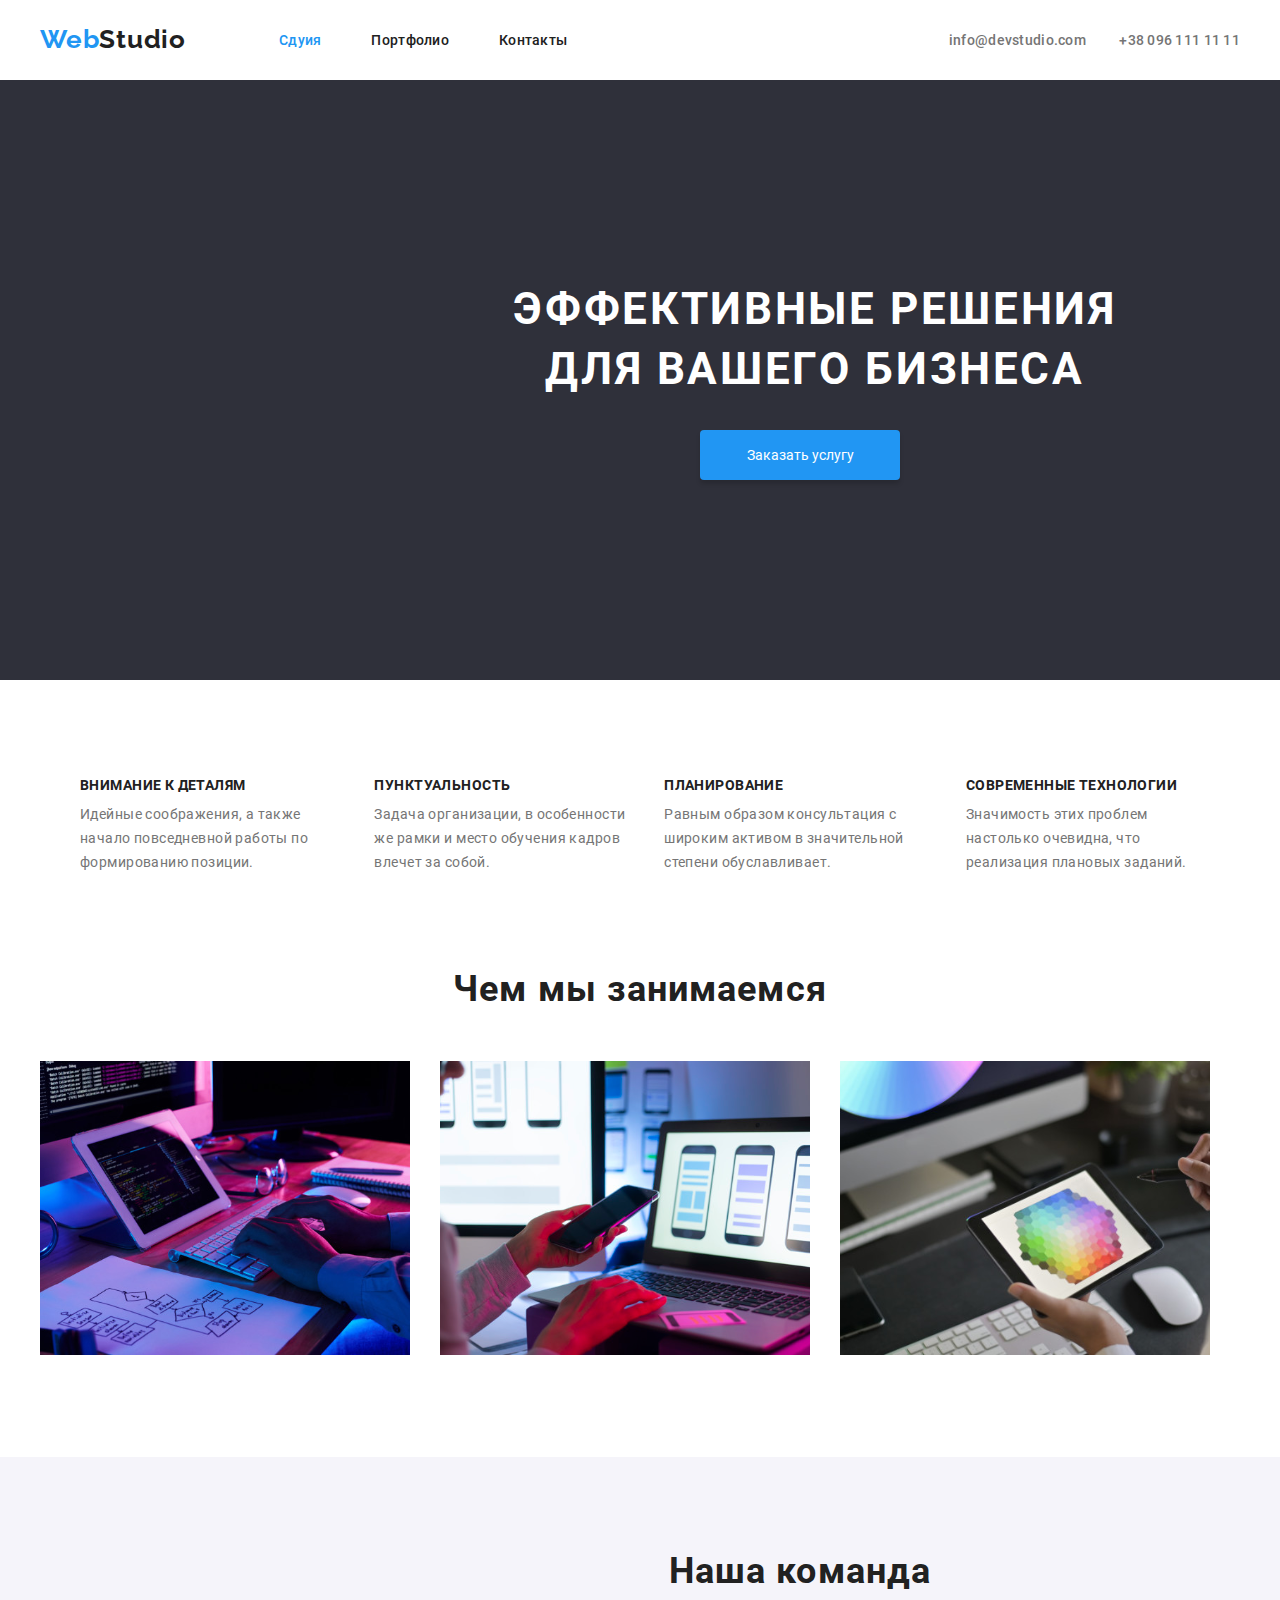
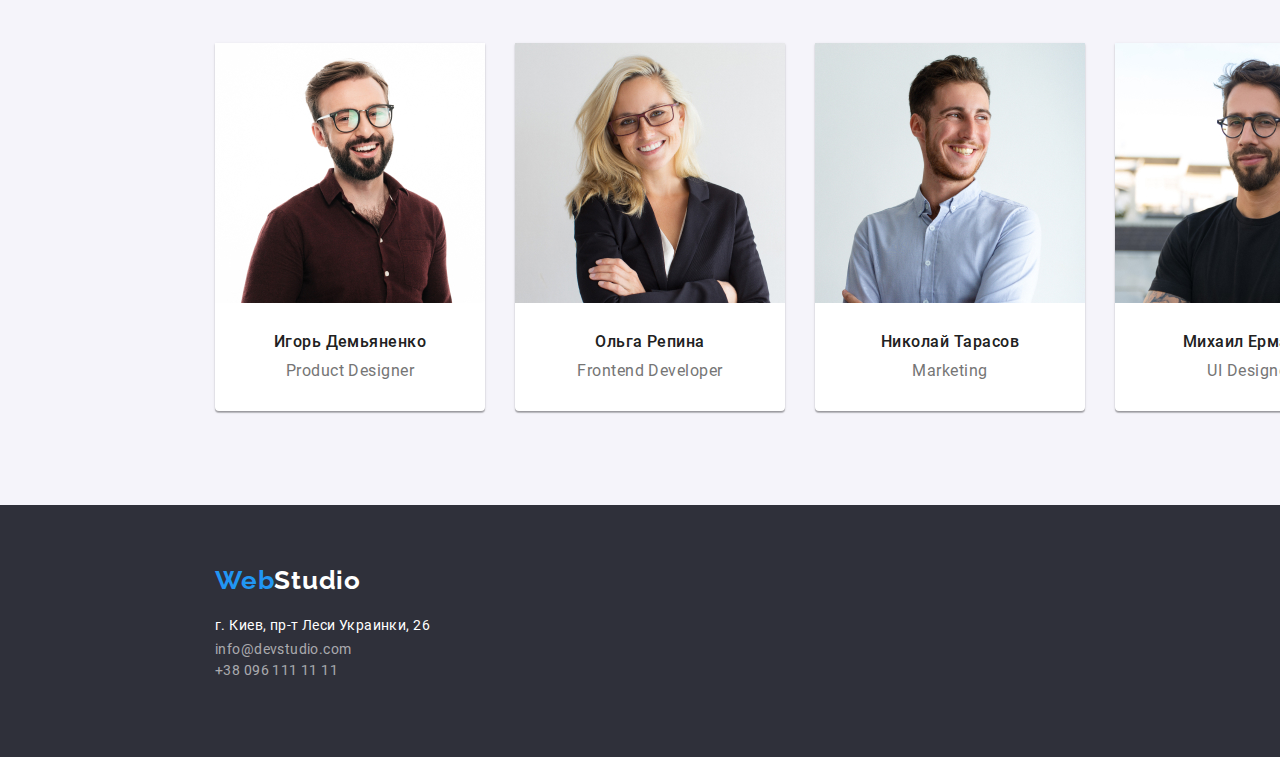
==== index.html @ defc42d8 "Создание страниц index и portfolio" ====
<!DOCTYPE html>
<html lang="en">
<head>
    <meta charset="UTF-8" />
    <meta name="viewport" content="width=device-width, initial-scale=1.0" />
    <title>My second homework</title>
    <link rel="stylesheet"
        href="https://cdnjs.cloudflare.com/ajax/libs/modern-normalize/1.0.0/modern-normalize.min.css">
    <link href="https://fonts.googleapis.com/css2?family=Raleway:wght@700&display=swap" rel="stylesheet">
    <link rel="stylesheet" href="./css/styles.css">
</head>

<body>
    <!--hat-->
    <header class="had">
        <div class="container">
            <nav class="nav">
                <a class="logo logo-container" href="./">Web<span class="logo-second">Studio</span></a>
                <ul class="menu-nav">
                    <li class="menu-item"><a href="#features" class="link current">Сдуия</a></li>
                    <li class="menu-item"><a href="./portfolio.html" class="link">Портфолио</a></li>
                    <li class="menu-item"><a href="#contacts" class="link">Контакты</a></li>
                </ul>
                <div class="cotacts-nav">
                    <a href="mailto:info@devstudio.com" class="link">info@devstudio.com</a>
                    <a href="tel:+380961111111" class="link">+38 096 111 11 11</a>
                </div>
            </nav>
        </div>
    </header>
    <!--banner-->
    <section class="hero cellar">
        <div class="container-hero">
            <h1 class="hero-title">Эффективные решения для вашего бизнеса</h1>
            <button class="btn" type="button"> Заказать услугу</button>
        </div>
    </section>
    <!--features-->
    <section class="section-features">
        <h2 style="display: none;" id="features">Особенности</h2>
        <div class="container">
            <ul class="container-features">
                <li class="item-features">
                    <h3 class="title-section-title ">Внимание к деталям</h3>
                    <p class="text">
                        Идейные соображения, а также начало повседневной работы по
                        формированию позиции.
                    </p>
                </li>
                <li class="item-features">
                    <h3 class="title-section-title">Пунктуальность</h3>
                    <p class="text">
                        Задача организации, в особенности же рамки и место обучения кадров
                        влечет за собой.
                    </p>
                </li>
                <li class="item-features">
                    <h3 class="title-section-title">Планирование</h3>
                    <p class="text">
                        Равным образом консультация с широким активом в значительной степени
                        обуславливает.
                    </p>
                </li>
                <li class="item-features">
                    <h3 class="title-section-title">Современные технологии</h3>
                    <p class="text">
                        Значимость этих проблем настолько очевидна, что реализация плановых
                        заданий.
                    </p>
                </li>
            </ul>
        </div>
    </section>
    <!--activity-->
    <section class="contsiner-activity">
        <div class="container">
            <h3 class="section-title">Чем мы занимаемся</h3>
            <div class="container-activity">
                <img src="./imges/img1.svg" alt="close up image programer working his desk office" />
                <img src="./imges/img2.svg"
                    alt="web ui designers are developing application smartphones team creators is working interface mobile phones" />
                <img src="./imges/img3.svg" alt="creative artist web design with working colour selection graphic tablet" />
            </div>
        </div>

    </section>
    <!--team-->
    <section class="team">
        <div class="section-team">
            <h4 class="section-title">Наша команда</h4>
            <div class="container-time">
                <div class="conainer-time-item">
                    <img src="./imges/ihor.jpg" alt="ihor Product Designer" />
                    <div class="time-box">
                        <b class="team-title">Игорь Демьяненко</b>
                        <p>Product Designer</p>
                    </div>
                </div>
                <div class="conainer-time-item">
                    <img src="./imges/olha.jpg" alt="olha Frontend Developer" />
                    <div class="time-box">
                        <b class="team-title">Ольга Репина</b>
                        <p>Frontend Developer</p>
                    </div>
                </div>
                <div class="conainer-time-item">
                    <img src="./imges/nikolay.jpg" alt="nikolay Marketing" />
                    <div class="time-box">
                        <b class="team-title">Николай Тарасов</b>
                        <p>Marketing</p>
                    </div>
                </div>
                <div class="conainer-time-item">
                    <img src="./imges/mikhail.jpg" alt="mikhail UI Designer" />
                    <div class="time-box">
                        <b class="team-title">Михаил Ермаков</b>
                        <p>UI Designer</p>
                    </div>
                </div>
            </div>          
        </div>
    </section>
    <!--cellar-->
    <footer class="cellar">
        <div class="container-footer">
            <div class="logo-cellar"><a href="index.html" class="link"><span class="footer-logo">Web</span><span
                        class="footer-logo-second">Studio</span></a></div>
            <div class="container-contacts">
                <address id="contacts">
                    <div class="container-address">
                        <a href="https://goo.gl/maps/hYyRJfA977tLsEAp6" class="footer-map link" target="_blank"
                            rel="noreferrer noopener">г.
                            Киев, пр-т Леси Украинки, 26</a>
                        <a href="mailto:info@devstudio.com" class="connetion link">info@devstudio.com</a>
                        <a href="tel:+380961111111" class="connetion link">+38 096 111 11 11</a>
                    </div>
                </address>
            </div>
        </div>
    </footer>
    </body>   
    </html>
---- css/styles.css ----
/* roboto-regular - latin_cyrillic */
@font-face {
  font-family: "Roboto";
  font-style: normal;
  font-weight: 400;
  src: url("../fonts/roboto//roboto-v20-latin_cyrillic-regular.eot");
  src: local("Roboto"), local("Roboto-Regular"),
    url("../fonts/roboto//roboto-v20-latin_cyrillic-regular.eot?#iefix")
      format("embedded-opentype"),
    url("../fonts/roboto//roboto-v20-latin_cyrillic-regular.woff2")
      format("woff2"),
    url("../fonts/roboto//roboto-v20-latin_cyrillic-regular.woff")
      format("woff"),
    url("../fonts/roboto//roboto-v20-latin_cyrillic-regular.ttf")
      format("truetype"),
    url("../fonts/roboto//roboto-v20-latin_cyrillic-regular.svg#Roboto")
      format("svg");
}
/* roboto-500 - latin_cyrillic */
@font-face {
  font-family: "Roboto";
  font-style: normal;
  font-weight: 500;
  src: url("../fonts/roboto//roboto-v20-latin_cyrillic-500.eot");
  src: local("Roboto Medium"), local("Roboto-Medium"),
    url("../fonts/roboto//roboto-v20-latin_cyrillic-500.eot?#iefix")
      format("embedded-opentype"),
    url("../fonts/roboto//roboto-v20-latin_cyrillic-500.woff2") format("woff2"),
    url("../fonts/roboto//roboto-v20-latin_cyrillic-500.woff") format("woff"),
    url("../fonts/roboto//roboto-v20-latin_cyrillic-500.ttf") format("truetype"),
    url("../fonts/roboto//roboto-v20-latin_cyrillic-500.svg#Roboto")
      format("svg");
}
/* roboto-700 - latin_cyrillic */
@font-face {
  font-family: "Roboto";
  font-style: normal;
  font-weight: 700;
  src: url("../fonts/roboto//roboto-v20-latin_cyrillic-700.eot");
  src: local("Roboto Bold"), local("Roboto-Bold"),
    url("../fonts/roboto//roboto-v20-latin_cyrillic-700.eot?#iefix")
      format("embedded-opentype"),
    url("../fonts/roboto//roboto-v20-latin_cyrillic-700.woff2") format("woff2"),
    url("../fonts/roboto//roboto-v20-latin_cyrillic-700.woff") format("woff"),
    url("../fonts/roboto//roboto-v20-latin_cyrillic-700.ttf") format("truetype"),
    url("../fonts/roboto//roboto-v20-latin_cyrillic-700.svg#Roboto")
      format("svg");
}

/* font-family: "Raleway", sans-serif; */

:root {
  --main-text-cl: #757575;
  --link-text-cl: #2196f3;
  --black-text: #212121;
  --second-fon: #f5f4fa;
  --wight-text: #ffffff;
  --cellar-fon: #2f303a;
  --team-fon: #f5f4fa;
}

html {
  box-sizing: border-box;
}

body {
  font-family: "Roboto";
  font-size: 14px;
  line-height: 1.71;
  letter-spacing: 0.2em;
  color: var(--main-text-cl);
}

img {
  display: block;
  /* max-width: 100px; */
  height: auto;
}

.had {
  background-color: var(--wight-text);
  height: 80px;
}
.hag-port {
  background-color: var(--wight-text);
  border: 1px solid #ececec;
  margin-left: 0;
  margin-right: 0;
}

.container {
  width: 1230px;
  margin: 0 auto;
  padding-left: 15px;
  padding-right: 15px;
}
.container-nav {
  display: inline-flex;
}

.nav .link.current {
  color: var(--link-text-cl);
}
.logo {
  font-family: Raleway;
  font-weight: 700;
  font-size: 26px;
  line-height: 1.192;
  letter-spacing: 0.03em;
  color: #2196f3;
  text-decoration: none;
}
.logo-second {
  font-family: Raleway;
  font-weight: 700;
  font-size: 26px;
  line-height: 1.192;
  letter-spacing: 0.03em;
  color: #212121;
}

.logo-container {
  margin-right: 93px;
  margin-top: 24px;
  margin-bottom: 25px;
}

.nav {
  font-family: Roboto;
  font-weight: 500;
  font-size: 14px;
  line-height: 1.142;
  letter-spacing: 0.02em;
  color: var(--black-text);
  text-decoration: none;
  list-style: none;

  display: flex;
  align-items: center;
}

.cotacts-nav {
  color: var(--main-text-cl);

  margin-left: auto;
}

.cotacts-nav .link + .link {
  margin-left: 30px;
}

.link {
  color: inherit;
  text-decoration: none;
}

.link:hover,
.link:focus {
  color: var(--link-text-cl);
}

.menu-nav {
  margin-top: 0;
  margin-bottom: 0;
  list-style: none;
  display: inline-flex;
  padding-left: 0px;
}

.menu-item {
  display: block;
  padding-top: 32px;
  padding-bottom: 32px;
}

.menu-item:not(:last-child) {
  margin-right: 50px;
}

.container-hero {
  width: 1600px;
  margin: 0 auto;
  padding-left: 15px;
  padding-right: 15px;
}

.hero {
  text-align: center;
  margin-bottom: 94px;
  height: 600px;
}
.hero-title {
  margin-top: 0;
  margin-bottom: 30px;
  margin-left: 452px;
  margin-right: 452px;
  padding-top: 200px;
  font-family: Roboto;
  font-weight: 900;
  font-size: 44px;
  line-height: 1.36;
  letter-spacing: 0.06em;
  text-transform: uppercase;
  color: var(--wight-text);
  width: 696px;
}

.btn-port:hover,
.btn-port:focus {
  background-color: var(--link-text-cl);
  box-shadow: 0px 3px 1px rgba(0, 0, 0, 0.1), 0px 1px 2px rgba(0, 0, 0, 0.08),
    0px 2px 2px rgba(0, 0, 0, 0.12);
  color: var(--wight-text);
}

.btn-port:active {
  background-color: var(--link-text-cl);
  box-shadow: 0px 3px 1px rgba(0, 0, 0, 0.1), 0px 1px 2px rgba(0, 0, 0, 0.08),
    0px 2px 2px rgba(0, 0, 0, 0.12);
  color: var(--wight-text);
}

.btn-port {
  background: var(--second-fon);
  width: 73px;
  padding-right: 22px;
  padding-left: 22px;
  padding-top: 9px;
  padding-bottom: 9px;
  border-radius: 4px;
  text-align: center;
  border: none;
  font-family: "Roboto";
  font-weight: 500;
  font-size: 16px;
  line-height: 1.62;
  letter-spacing: 0.03em;
  color: var(--black-text);
}

.btn {
  display: block;
  border: none;
  padding-right: 32px;
  padding-left: 32px;
  padding-top: 10px;
  padding-bottom: 10px;
  color: var(--wight-text);
  background: var(--link-text-cl);
  box-shadow: 0px 4px 4px rgba(0, 0, 0, 0.15);
  border-radius: 4px;
  text-align: center;
  width: 200px;
  height: 50px;
  margin-bottom: 200px;
  margin-left: auto;
  margin-right: auto;
}

.btn-position {
  padding-bottom: 210px;
}

.btn-content {
  display: inline-block;
  font-family: inherit;
  font-weight: 500;
  font-size: 16px;
  line-height: 1.62;
  text-align: center;
  letter-spacing: 0.03em;
  color: var(--title-text-cl);
  border-radius: 4px;
}

.nav-content {
  display: flex;
  justify-content: center;
  list-style: none;
  margin-bottom: 0;
  margin-top: 0;
  padding-left: 0px;
  padding-top: 94px;
  padding-bottom: 50px;
}

.element-cont {
  margin-right: 8px;
}

.nav-content .element-cont:last-of-type {
  margin-right: 0px;
}

.content-section {
  padding-bottom: 94px;
}

.item-content {
  display: block;
  padding-top: 20px;
  padding-bottom: 4px;
  padding-left: 24px;
}

.container-content {
  width: 1230px;
  padding-left: 15px;
  padding-right: 15px;
  margin-left: auto;
  margin-right: auto;
}

.container-fillihg .link {
  padding-bottom: 20px;
  display: block;
  padding-left: 24px;
  letter-spacing: 1px;
}

.container-fillihg b {
  font-family: Roboto;
  font-style: normal;
  font-size: 18px;
  line-height: 2;
  letter-spacing: 0.06em;
  color: var(--black-text);
}

.container-fillihg {
  display: flex;
  flex-wrap: wrap;
  list-style: none;
  padding-left: 0;
  margin-top: 0px;
  margin-bottom: 0;
  width: 1170px;
  height: 1360px;
}

.element {
  width: 370px;
  height: 404px;
  margin-right: 30px;
  margin-bottom: 30px;
  border: 1px solid #eeeeee;
}

.element:nth-child(3n) {
  margin-right: 0;
}

.element:nth-last-child(-n + 3) {
  margin-bottom: 0;
}

.element:hover {
  background: #ffffff;
  border: 1px solid #eeeeee;
  box-shadow: 0px 1px 1px rgba(0, 0, 0, 0.12), 0px 4px 4px rgba(0, 0, 0, 0.06),
    1px 4px 6px rgba(0, 0, 0, 0.16);
}

.features-section {
  list-style: none;
}

.img-element {
  margin-right: 0;
}

.container-features img {
  margin-left: auto;
  margin-right: auto;
  margin-bottom: 55px;
}

.container-features {
  display: inline-flex;
  margin-top: 0;
  margin-bottom: 0;
  list-style: none;
}

.section-features {
  background-color: var(--wight-text);
  padding-bottom: 94px;
}
.container-features .section-label {
  display: flex;
  margin-bottom: 0;
  margin-top: 0;
}

.text {
  font-family: Roboto;
  font-weight: normal;
  font-size: 14px;
  line-height: 171%;
  letter-spacing: 0.03em;
  color: var(--main-text-cl);
  padding: 0px 30px 0px 0px;
  margin: 0;
}

.title-section-title {
  font-family: Roboto;
  font-weight: 700;
  font-size: 14px;
  line-height: 1.142;
  letter-spacing: 0.03em;
  text-transform: uppercase;
  color: var(--black-text);

  padding-bottom: 10px;
  margin-bottom: 0;
  margin-top: 0;
}

.container-activity {
  display: inline-flex;
}

.contsiner-activity {
  margin-top: 0px;
  padding-bottom: 94px;
}

.container-activity img {
  margin-right: 30px;
}

.container-activity img:nth-child(3n) {
  margin-right: 0;
}

.section-title {
  font-family: "Roboto";
  font-weight: 700;
  font-size: 36px;
  line-height: 1.166;
  text-align: center;
  letter-spacing: 0.03em;
  color: var(--black-text);

  padding-bottom: 50px;
  margin-bottom: 0;
  margin-top: 0;
}

.container-time {
  display: inline-flex;
  padding-left: 215px;
  padding-right: 0;
}

.section-team {
  width: 1600px;
  height: 648px;
  margin-left: auto;
  margin-right: auto;
  margin-top: 0px;
}

.team-title {
  font-family: "Roboto";
  font-weight: 500;
  font-size: 16px;
  line-height: 1.18;
  text-align: center;
  letter-spacing: 0.03em;
  color: var(--black-text);

  display: block;
  padding-top: 30px;
  padding-bottom: 10px;
}

.team {
  background-color: var(--team-fon);
}

.team h4 {
  padding-top: 94px;
}

.team p {
  font-family: Roboto;
  font-size: 16px;
  line-height: 1.18;
  text-align: center;
  letter-spacing: 0.03em;
  color: var(--main-text-cl);

  margin-top: 0;
  margin-bottom: 0;
  text-align: center;
  padding-bottom: 28px;
}

.conainer-time-item {
  width: 270px;
  height: 368px;
  margin-right: 30px;
  background-color: var(--wight-text);
  box-shadow: 0px 1px 3px rgba(0, 0, 0, 0.12), 0px 1px 1px rgba(0, 0, 0, 0.14),
    0px 2px 1px rgba(0, 0, 0, 0.2);
  border-radius: 0px 0px 4px 4px;
}

.conainer-time-item:nth-child(4n) {
  margin-right: 0;
}

.partners-section {
  padding-top: 94px;
  padding-bottom: 94px;
}

.container-partners {
  display: inline-flex;
  margin-top: 0;
  list-style: none;
  margin-bottom: 0;
}
.container-partners img {
  margin-right: 30px;
}

.container-partners img:nth-child(3n) {
  margin-right: 0;
}

.cellar {
  background-color: var(--cellar-fon);
  display: block;
}

.container-footer {
  width: 1600px;
  height: 252px;
  margin: 0 auto;
  padding-left: 215px;
}

.container-contacts {
  flex-wrap: wrap-reverse;
}

.footer-logo {
  font-family: Raleway;
  font-weight: 700;
  font-size: 26px;
  line-height: 1.192;
  letter-spacing: 0.03em;
  color: #2196f3;
}

.logo-cellar {
  padding-bottom: 20px;
  padding-top: 60px;
  padding-right: 0;
  padding-left: 0;
}

.footer-logo-second {
  font-family: Raleway;
  font-weight: 700;
  font-size: 26px;
  line-height: 1.192;
  letter-spacing: 0.03em;
  color: #ffffff;
}
.container-address {
  display: flex;
  flex-direction: column;
}

.container-address .link {
  width: 231px;
  height: 21px;
}

.footer-map {
  font-family: Roboto;
  font-size: 14px;
  line-height: 1.171;
  letter-spacing: 0.03em;
  color: var(--wight-text);
  font-style: normal;
  font-weight: normal;
  padding-bottom: 9px;
}

.connetion {
  padding-bottom: 9px;
  font-family: Roboto;
  font-style: normal;
  font-size: 14px;
  line-height: 171%;

  letter-spacing: 0.03em;

  color: rgba(255, 255, 255, 0.6);
}

.footer-social {
  font-family: Roboto;
  font-weight: 700;
  font-size: 14px;
  line-height: 1.142;
  letter-spacing: 0.03em;
  text-transform: uppercase;
  color: var(--wight-text);
}
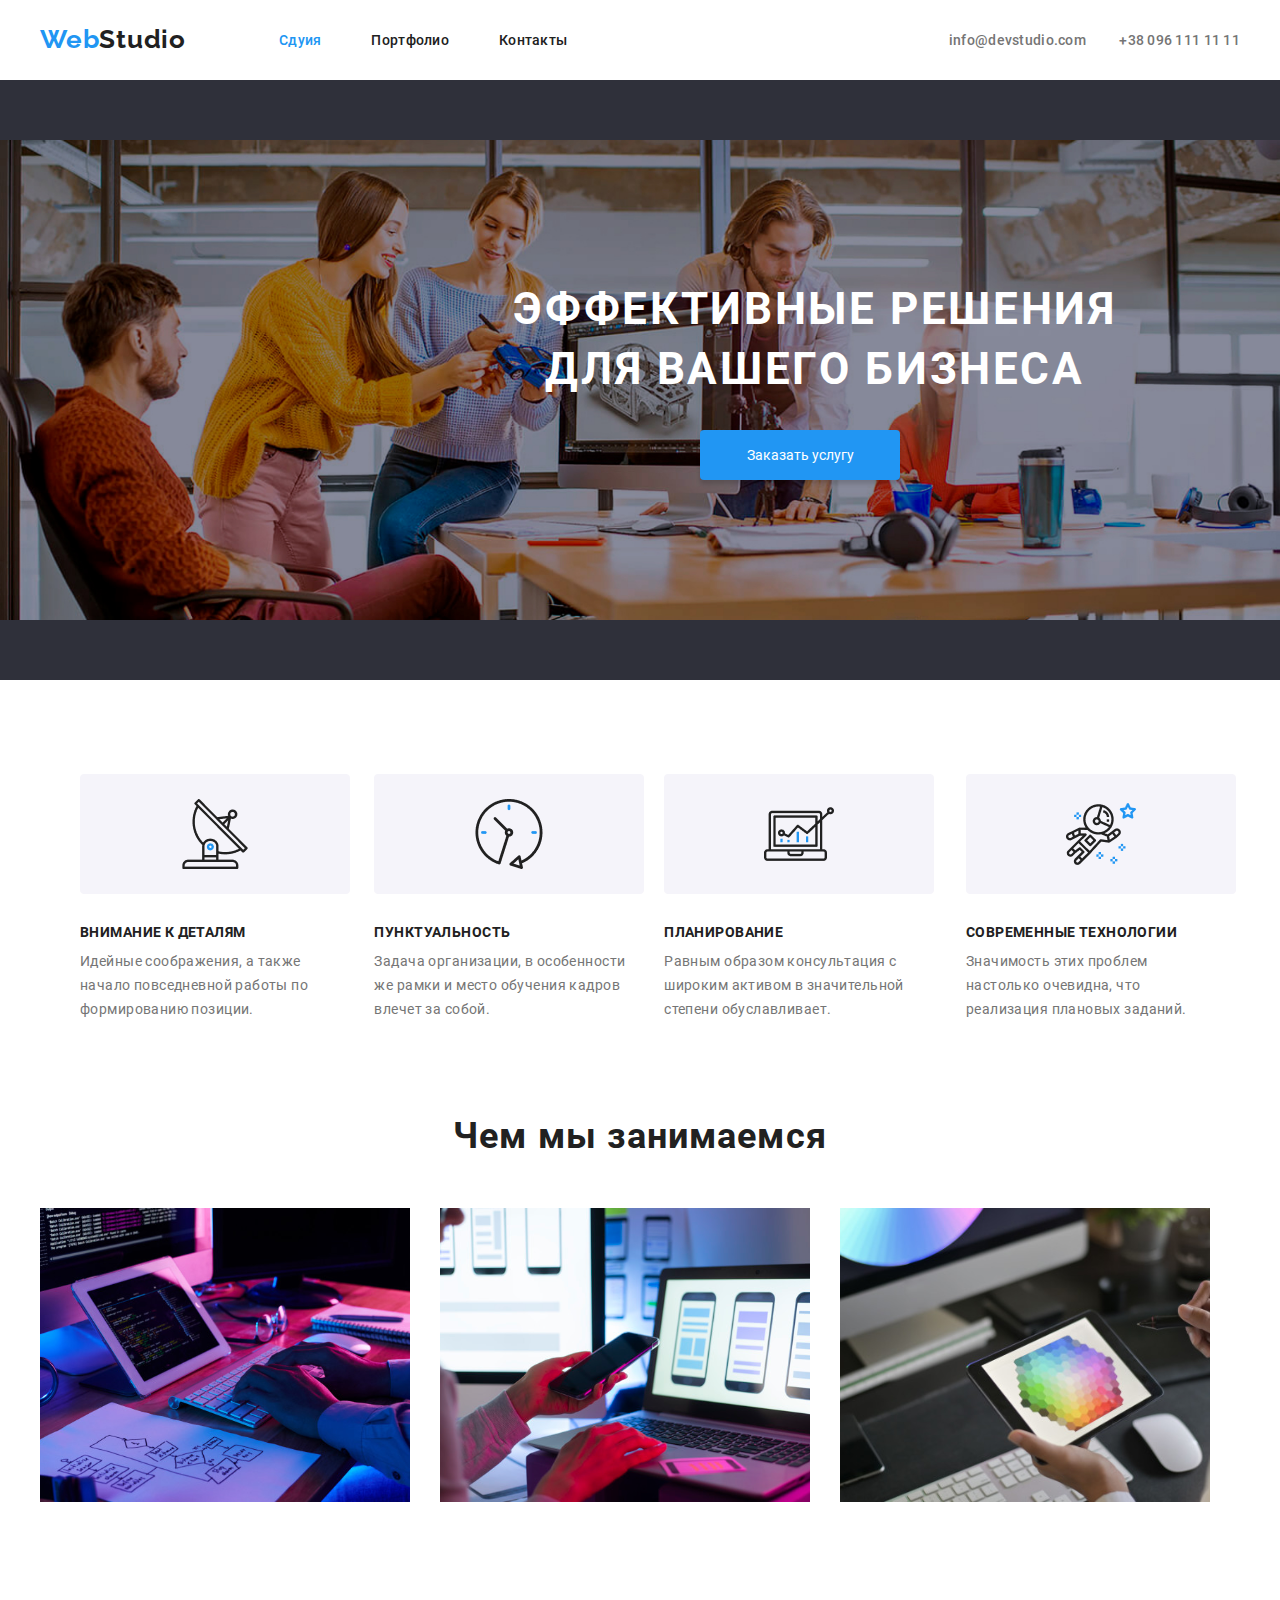
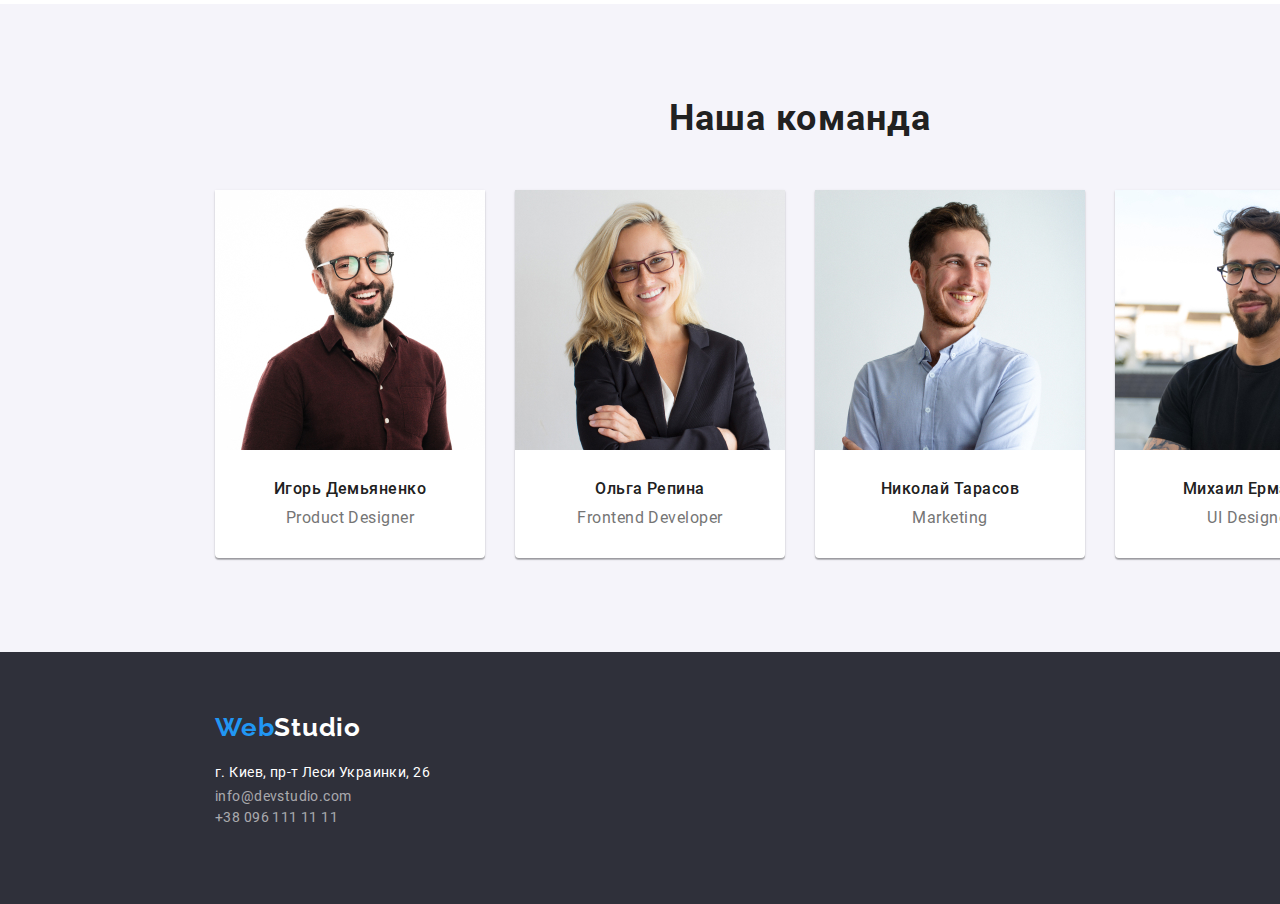
==== commit 9d6f6fbc: "Оформление гереоя+особенности" ====
--- a/index.html
+++ b/index.html
@@ -40,28 +40,28 @@
         <h2 style="display: none;" id="features">Особенности</h2>
         <div class="container">
             <ul class="container-features">
-                <li class="item-features">
+                <li class="item-features icon-one">
                     <h3 class="title-section-title ">Внимание к деталям</h3>
                     <p class="text">
                         Идейные соображения, а также начало повседневной работы по
                         формированию позиции.
                     </p>
                 </li>
-                <li class="item-features">
+                <li class="item-features icon-two">
                     <h3 class="title-section-title">Пунктуальность</h3>
                     <p class="text">
                         Задача организации, в особенности же рамки и место обучения кадров
                         влечет за собой.
                     </p>
                 </li>
-                <li class="item-features">
+                <li class="item-features icon-three">
                     <h3 class="title-section-title">Планирование</h3>
                     <p class="text">
                         Равным образом консультация с широким активом в значительной степени
                         обуславливает.
                     </p>
                 </li>
-                <li class="item-features">
+                <li class="item-features icon-fore">
                     <h3 class="title-section-title">Современные технологии</h3>
                     <p class="text">
                         Значимость этих проблем настолько очевидна, что реализация плановых
--- a/css/styles.css
+++ b/css/styles.css
@@ -188,6 +188,16 @@
   text-align: center;
   margin-bottom: 94px;
   height: 600px;
+  /* ;
+  width: 1600px;
+  margin-left: auto;
+  margin-right: auto; */
+
+  background-image: url(../imges/application-team.jpg);
+  background-position: center;
+  background-repeat: no-repeat;
+  object-fit: cover;
+  background-size: contain;
 }
 .hero-title {
   margin-top: 0;
@@ -369,12 +379,6 @@
   margin-right: 0;
 }
 
-.container-features img {
-  margin-left: auto;
-  margin-right: auto;
-  margin-bottom: 55px;
-}
-
 .container-features {
   display: inline-flex;
   margin-top: 0;
@@ -382,9 +386,61 @@
   list-style: none;
 }
 
+.icon-one::before {
+  display: block;
+  content: "";
+  width: 270px;
+  height: 120px;
+  background-position: center;
+  background-repeat: no-repeat;
+  background-image: url(../imges/icon-one.png);
+  margin-bottom: 30px;
+  /* background-color: var(--second-fon);
+  border-radius: 4px; */
+}
+
+.icon-two::before {
+  display: block;
+  content: "";
+  width: 270px;
+  height: 120px;
+  background-position: center;
+  background-repeat: no-repeat;
+  background-image: url(../imges/icon-two.png);
+  margin-bottom: 30px;
+  /* background-color: var(--second-fon);
+  border-radius: 4px; */
+}
+
+.icon-three::before {
+  display: block;
+  content: "";
+  width: 270px;
+  height: 120px;
+  background-position: center;
+  background-repeat: no-repeat;
+  background-image: url(../imges/icon-three.png);
+  margin-bottom: 30px;
+  /* background-color: var(--second-fon);
+  border-radius: 4px; */
+}
+
+.icon-fore::before {
+  display: block;
+  content: "";
+  width: 270px;
+  height: 120px;
+  background-position: center;
+  background-repeat: no-repeat;
+  background-image: url(../imges/icone-fore.png);
+  margin-bottom: 30px;
+  /* background-color: var(--second-fon);
+  border-radius: 4px; */
+}
+
 .section-features {
   background-color: var(--wight-text);
-  padding-bottom: 94px;
+  margin-bottom: 94px;
 }
 .container-features .section-label {
   display: flex;
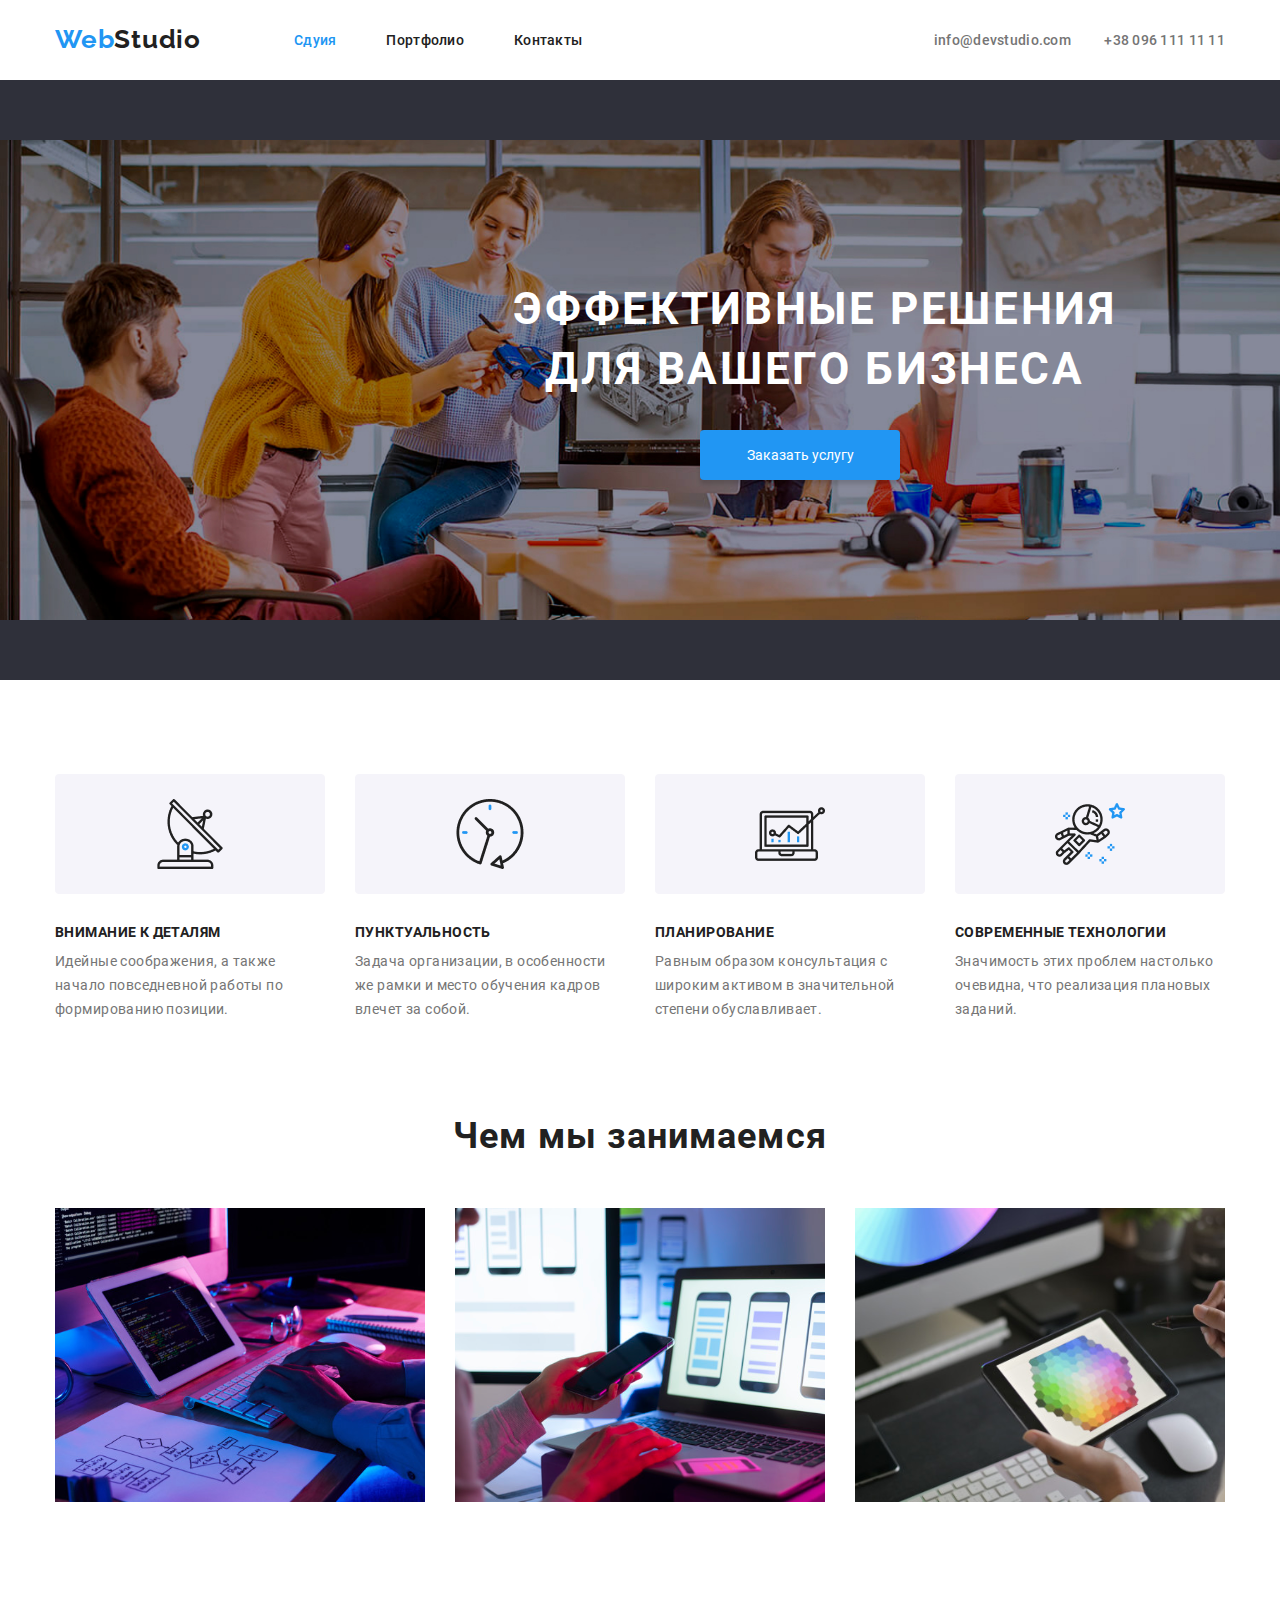
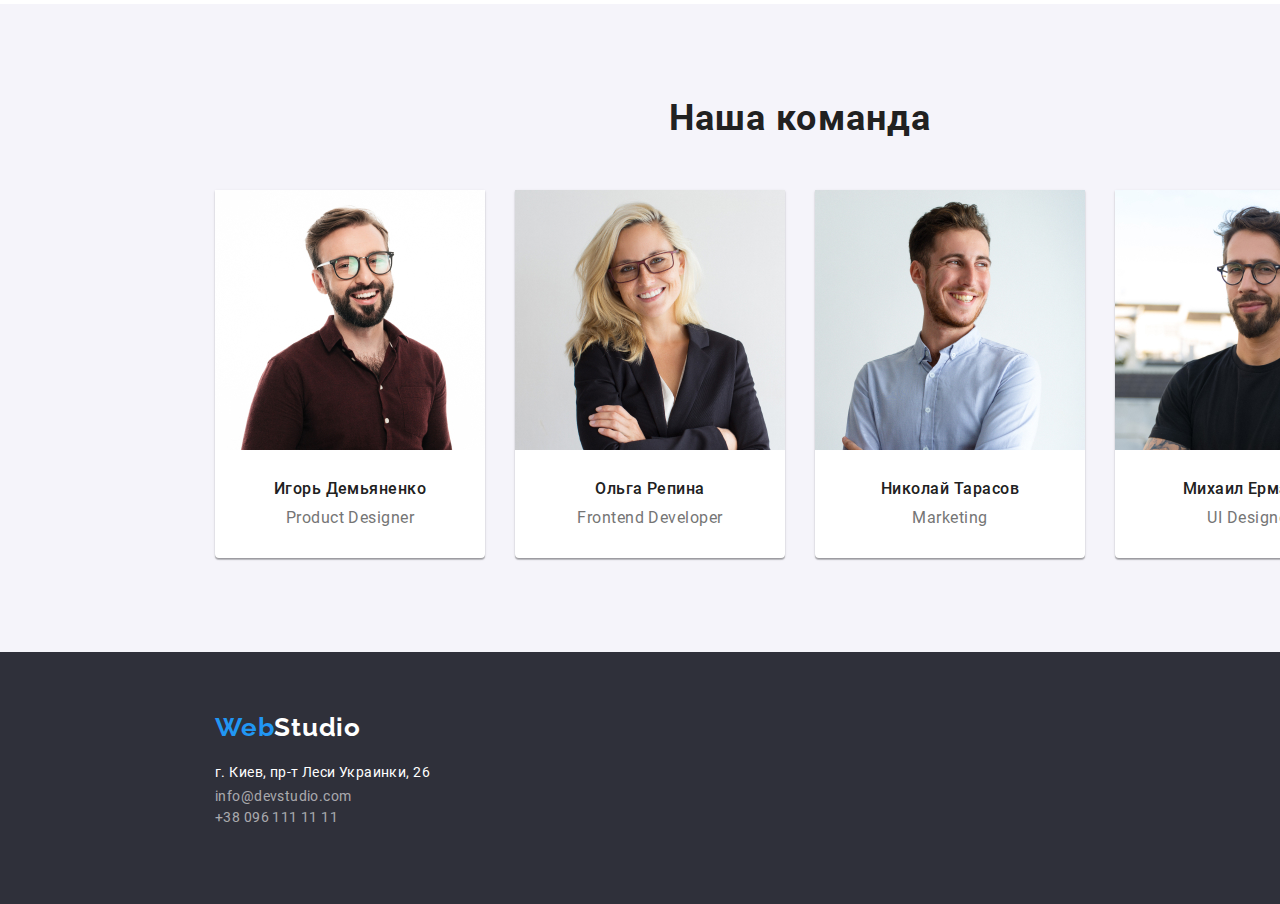
==== commit 6fc2c7d2: "fix-section-features" ====
--- a/index.html
+++ b/index.html
@@ -41,7 +41,7 @@
         <div class="container">
             <ul class="container-features">
                 <li class="item-features icon-one">
-                    <h3 class="title-section-title ">Внимание к деталям</h3>
+                    <h3 class="title-section-title">Внимание к деталям</h3>
                     <p class="text">
                         Идейные соображения, а также начало повседневной работы по
                         формированию позиции.
--- a/css/styles.css
+++ b/css/styles.css
@@ -89,7 +89,7 @@
 }
 
 .container {
-  width: 1230px;
+  width: 1200px;
   margin: 0 auto;
   padding-left: 15px;
   padding-right: 15px;
@@ -384,6 +384,15 @@
   margin-top: 0;
   margin-bottom: 0;
   list-style: none;
+  padding-left: 0;
+}
+
+.item-features {
+  margin-right: 30px;
+}
+
+.item-features:nth-child(4n) {
+  margin-right: 0;
 }
 
 .icon-one::before {
@@ -455,7 +464,7 @@
   line-height: 171%;
   letter-spacing: 0.03em;
   color: var(--main-text-cl);
-  padding: 0px 30px 0px 0px;
+  padding: 0px 0px 0px 0px;
   margin: 0;
 }
 
@@ -468,8 +477,8 @@
   text-transform: uppercase;
   color: var(--black-text);
 
-  padding-bottom: 10px;
-  margin-bottom: 0;
+  padding-bottom: 0px;
+  margin-bottom: 10px;
   margin-top: 0;
 }
 
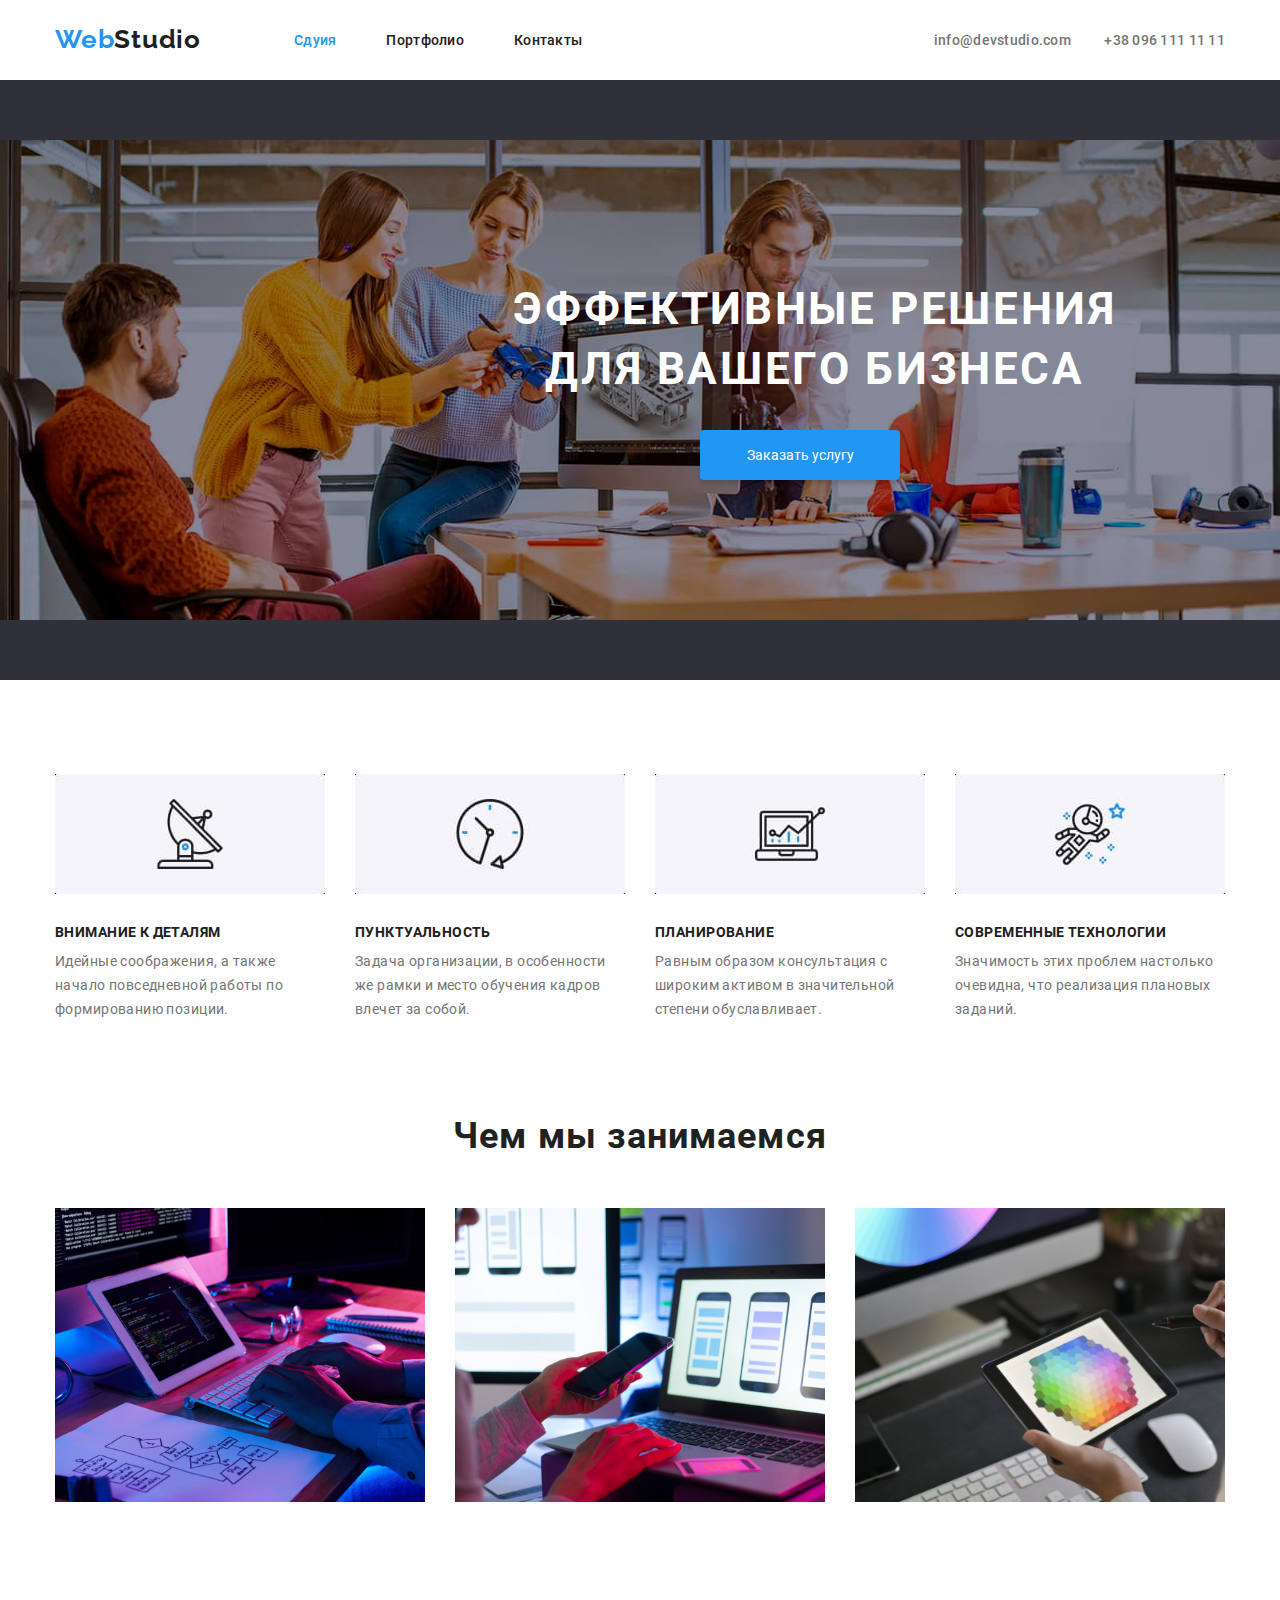
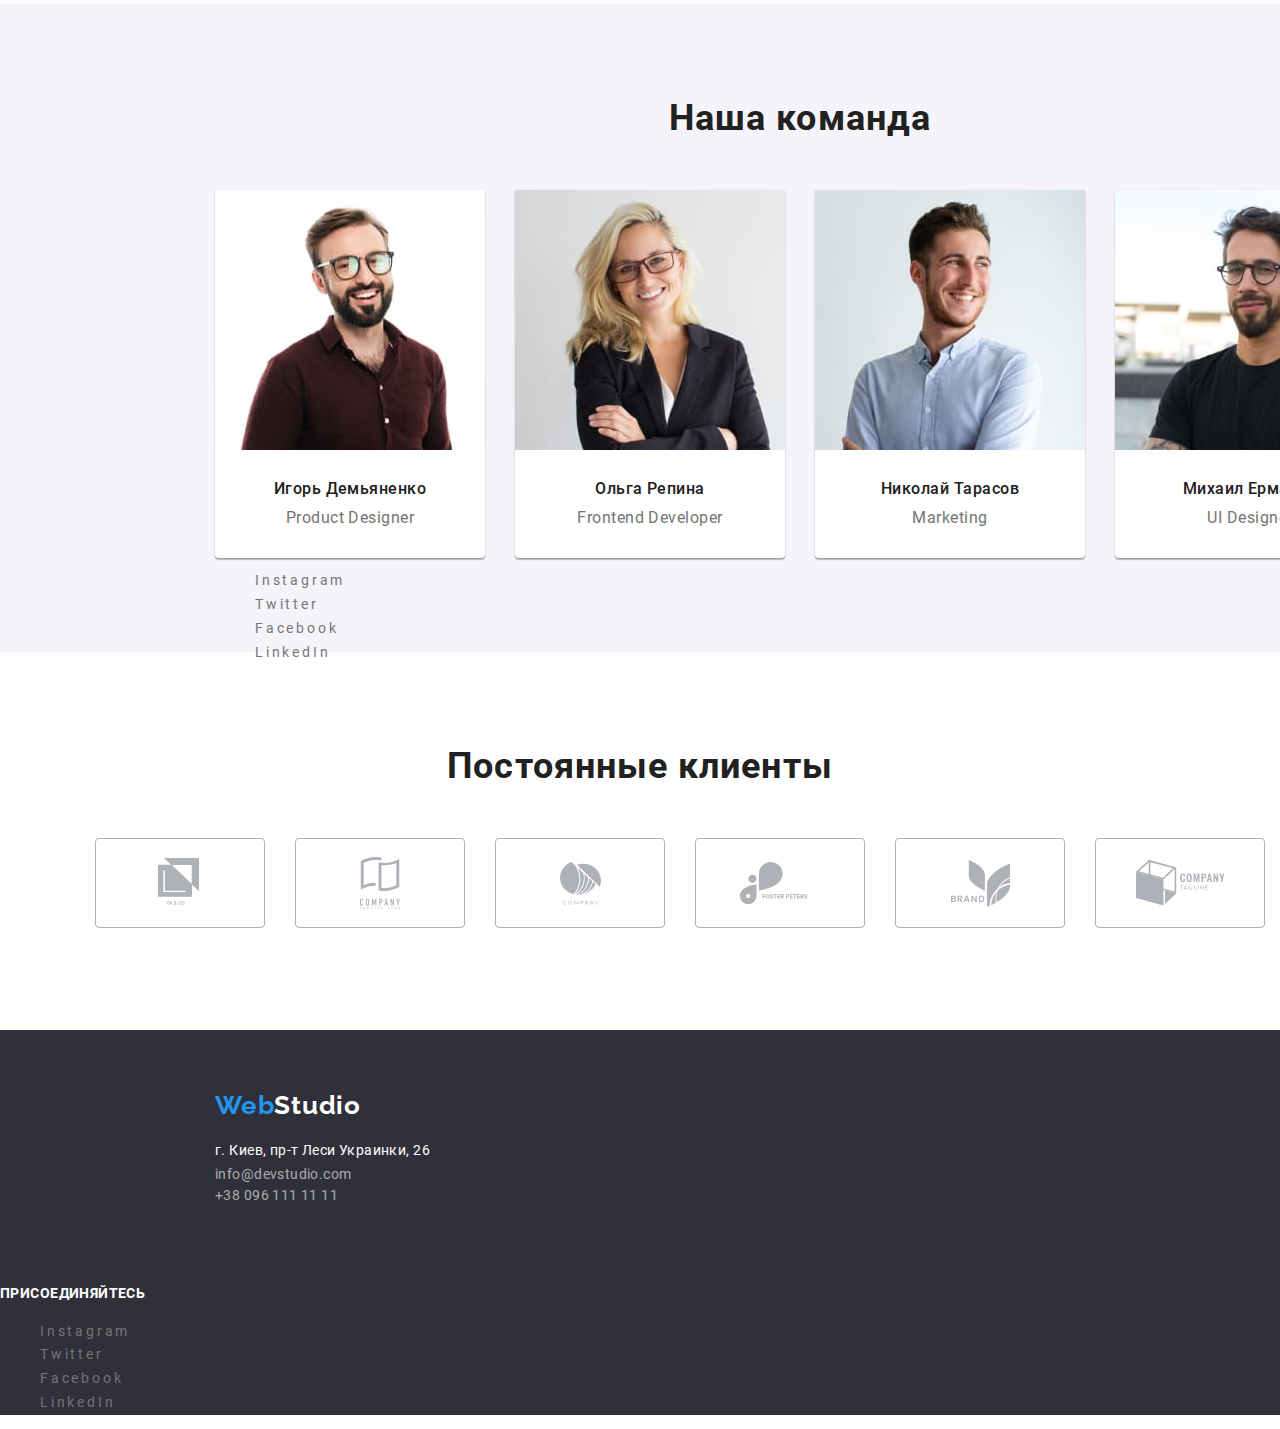
==== commit 054e1e26: "img наполнение" ====
--- a/index.html
+++ b/index.html
@@ -9,8 +9,8 @@
     <link href="https://fonts.googleapis.com/css2?family=Raleway:wght@700&display=swap" rel="stylesheet">
     <link rel="stylesheet" href="./css/styles.css">
 </head>
+<body>
 
-<body>
     <!--hat-->
     <header class="had">
         <div class="container">
@@ -29,12 +29,14 @@
         </div>
     </header>
     <!--banner-->
+
     <section class="hero cellar">
         <div class="container-hero">
             <h1 class="hero-title">Эффективные решения для вашего бизнеса</h1>
             <button class="btn" type="button"> Заказать услугу</button>
         </div>
     </section>
+
     <!--features-->
     <section class="section-features">
         <h2 style="display: none;" id="features">Особенности</h2>
@@ -71,6 +73,7 @@
             </ul>
         </div>
     </section>
+
     <!--activity-->
     <section class="contsiner-activity">
         <div class="container">
@@ -84,6 +87,7 @@
         </div>
 
     </section>
+
     <!--team-->
     <section class="team">
         <div class="section-team">
@@ -94,6 +98,12 @@
                     <div class="time-box">
                         <b class="team-title">Игорь Демьяненко</b>
                         <p>Product Designer</p>
+                    <ul class="features-section">
+                        <li><a href="" aria-label="Instagram link" class="link">Instagram</a></li>
+                        <li><a href="" aria-label="Twitter link" class="link">Twitter</a></li>
+                        <li><a href="" aria-label="Facebook link" class="link">Facebook</a></li>
+                        <li><a href="" aria-label="LinkedIn link" class="link">LinkedIn</a></li>
+                    </ul>
                     </div>
                 </div>
                 <div class="conainer-time-item">
@@ -120,6 +130,33 @@
             </div>          
         </div>
     </section>
+
+        <!-- partners -->
+    <section class="container partners-section">
+        <div class="">
+        <h4 class="section-title">Постоянные клиенты</h4>
+        <ul class="container-partners features-section">
+            <li>
+                <img src="./imges/Part1.svg" alt="partner one">
+            </li>
+            <li>
+                <img src="./imges/part2.svg" alt="partner two">
+            </li>
+            <li>
+                <img src="./imges/part3.svg" alt="partner three">
+            </li>
+            <li>
+                <img src="./imges/part4.svg" alt="partner four">
+            </li>
+            <li>
+                <img src="./imges/part5.svg" alt="partner five">
+            </li>
+            <li>
+                <img src="./imges/part6.svg" alt="partner six">
+            </li>
+        </ul>
+        </div>
+    </section>
     <!--cellar-->
     <footer class="cellar">
         <div class="container-footer">
@@ -137,6 +174,13 @@
                 </address>
             </div>
         </div>
+                    <b class="footer-social">присоединяйтесь</b>
+                    <ul class="features-section">
+                        <li><a href="" aria-label="Instagram link" class="link">Instagram</a></li>
+                        <li><a href="" aria-label="Twitter link" class="link">Twitter</a></li>
+                        <li><a href="" aria-label="Facebook link" class="link">Facebook</a></li>
+                        <li><a href="" aria-label="LinkedIn link" class="link">LinkedIn</a></li>
+                    </ul>
     </footer>
     </body>   
     </html>--- a/css/styles.css
+++ b/css/styles.css
@@ -461,7 +461,7 @@
   font-family: Roboto;
   font-weight: normal;
   font-size: 14px;
-  line-height: 171%;
+  line-height: 1.71;
   letter-spacing: 0.03em;
   color: var(--main-text-cl);
   padding: 0px 0px 0px 0px;
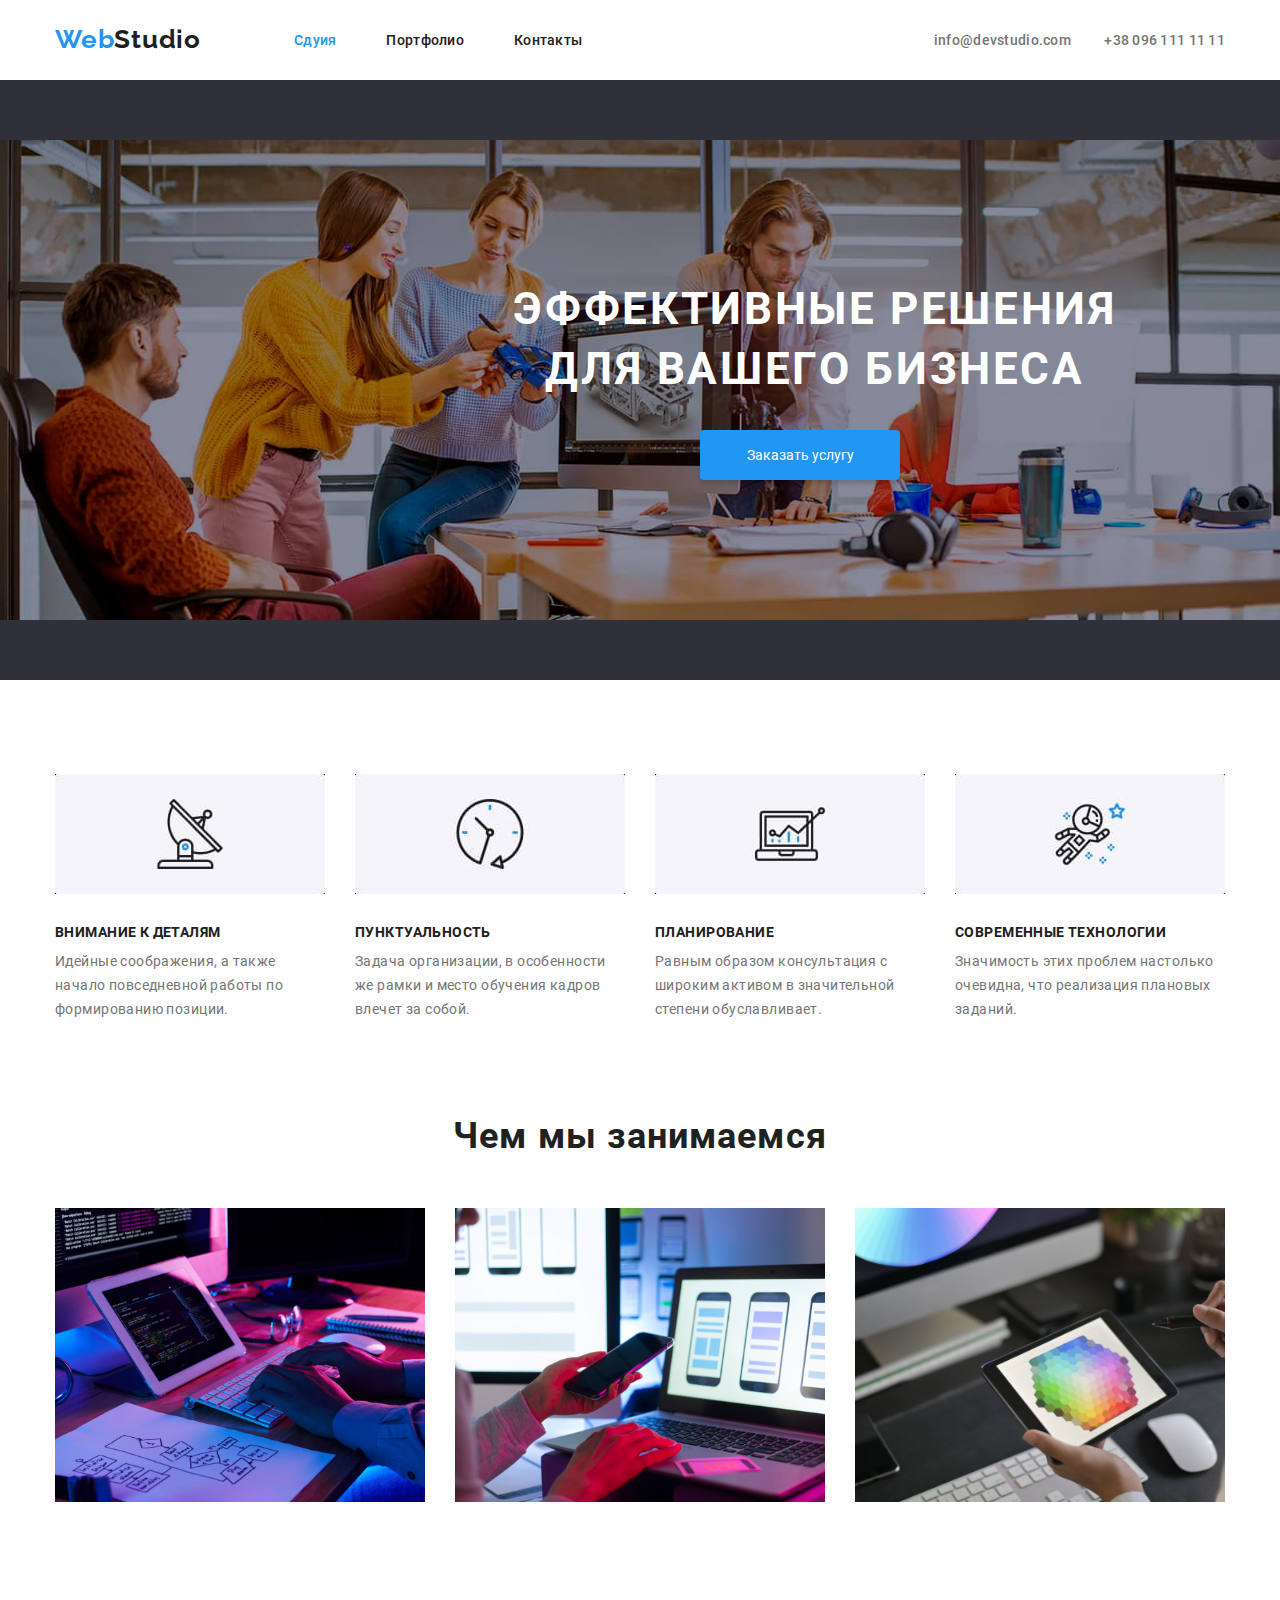
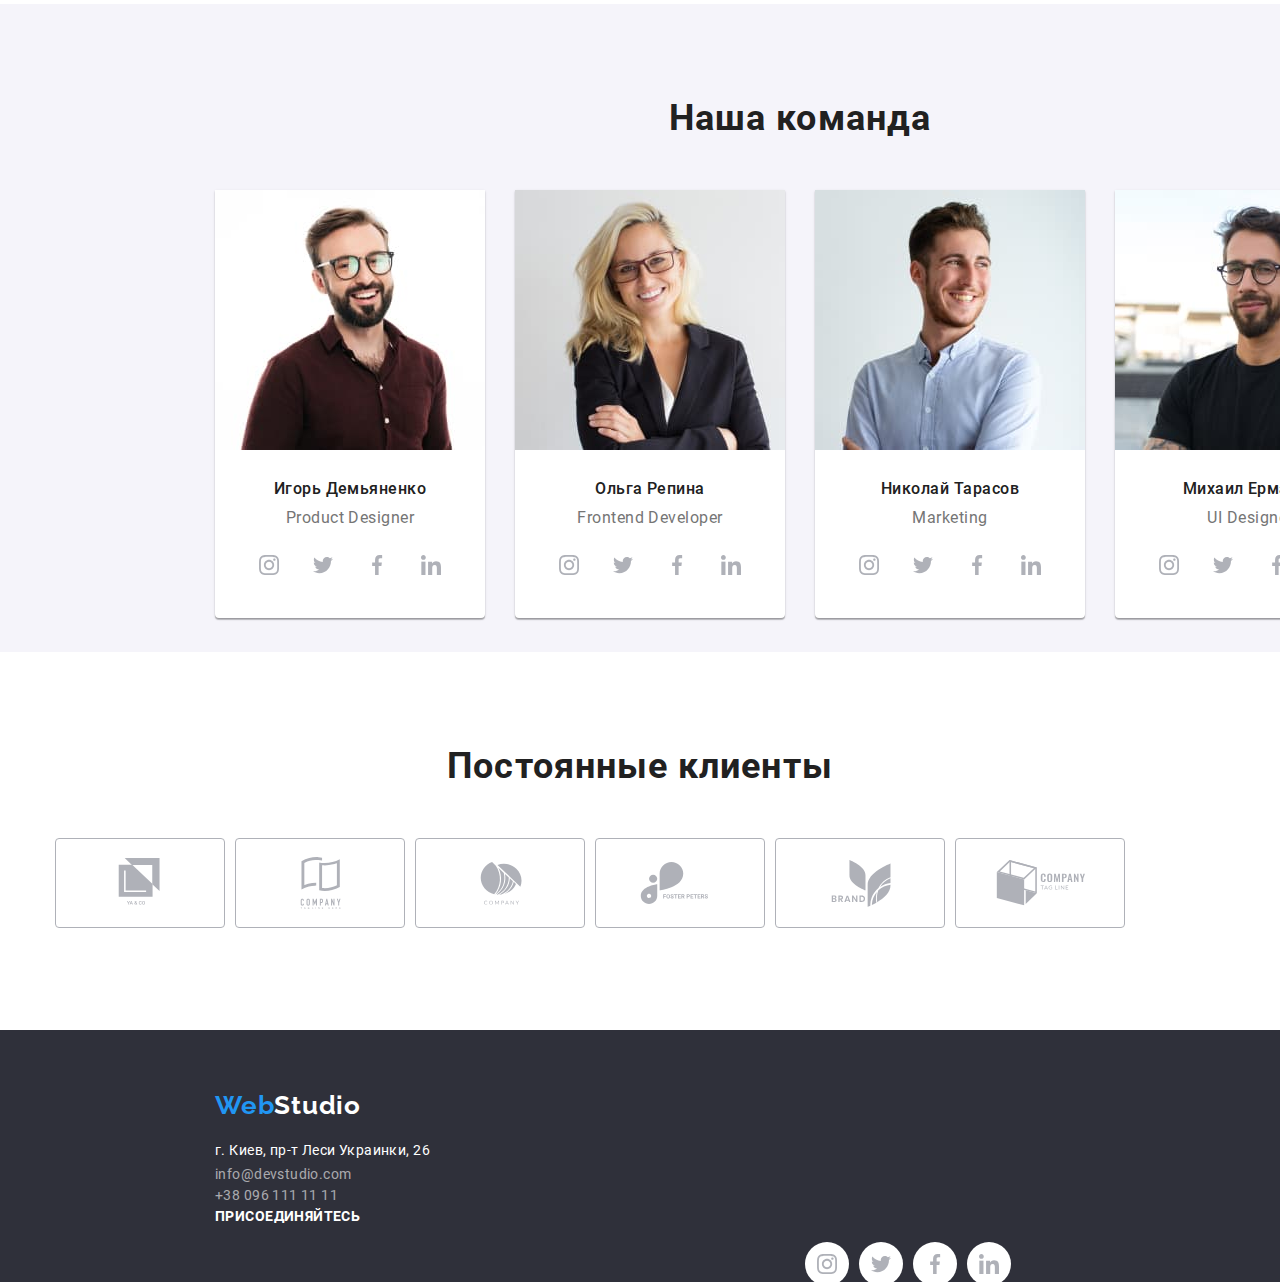
==== commit 7090caa5: "section partners" ====
--- a/index.html
+++ b/index.html
@@ -79,10 +79,10 @@
         <div class="container">
             <h3 class="section-title">Чем мы занимаемся</h3>
             <div class="container-activity">
-                <img src="./imges/img1.svg" alt="close up image programer working his desk office" />
-                <img src="./imges/img2.svg"
+                <img src="./images/img1.svg" alt="close up image programer working his desk office" />
+                <img src="./images/img2.svg"
                     alt="web ui designers are developing application smartphones team creators is working interface mobile phones" />
-                <img src="./imges/img3.svg" alt="creative artist web design with working colour selection graphic tablet" />
+                <img src="./images/img3.svg" alt="creative artist web design with working colour selection graphic tablet" />
             </div>
         </div>
 
@@ -94,37 +94,127 @@
             <h4 class="section-title">Наша команда</h4>
             <div class="container-time">
                 <div class="conainer-time-item">
-                    <img src="./imges/ihor.jpg" alt="ihor Product Designer" />
+                    <img src="./images/ihor.jpg" alt="ihor Product Designer" />
                     <div class="time-box">
                         <b class="team-title">Игорь Демьяненко</b>
                         <p>Product Designer</p>
-                    <ul class="features-section">
-                        <li><a href="" aria-label="Instagram link" class="link">Instagram</a></li>
-                        <li><a href="" aria-label="Twitter link" class="link">Twitter</a></li>
-                        <li><a href="" aria-label="Facebook link" class="link">Facebook</a></li>
-                        <li><a href="" aria-label="LinkedIn link" class="link">LinkedIn</a></li>
+                    <ul class="features-section social-icon">
+                        <li class="social-icon-item"><a class="social-icon-link" href="https://www.instagram.com/" target="blank" rel="noreferrer noopener" aria-label="Instagram">
+                        <svg class="social-icon-svg">
+                            <use href="./images/sprite.svg#icon-insta"></use>
+                        </svg>
+                        </a></li>
+                        <li class="social-icon-item"><a class="social-icon-link" href="https://twitter.com/" target="blank" rel="noreferrer noopener" aria-label="Twitter">
+                        <svg class="social-icon-svg">
+                            <use href="./images/sprite.svg#icon-twit"></use>
+                        </svg>
+                        </a></li>
+                        <li class="social-icon-item"><a class="social-icon-link" href="https://www.facebook.com/" target="blank" rel="noreferrer noopener" aria-label="Facebook">
+                        <svg class="social-icon-svg">
+                            <use href="./images/sprite.svg#icon-face"></use>
+                        </svg>
+                        </a></li>
+                        <li class="social-icon-item"><a class="social-icon-link" href="https://www.linkedin.com/" target="blank" rel="noreferrer noopener" aria-label="LinkedIn">
+                        <svg class="social-icon-svg">
+                            <use href="./images/sprite.svg#icon-linc"></use>
+                        </svg>
+                        </a></li>
                     </ul>
                     </div>
                 </div>
                 <div class="conainer-time-item">
-                    <img src="./imges/olha.jpg" alt="olha Frontend Developer" />
+                    <img src="./images/olha.jpg" alt="olha Frontend Developer" />
                     <div class="time-box">
                         <b class="team-title">Ольга Репина</b>
                         <p>Frontend Developer</p>
+                        <ul class="features-section social-icon">
+                            <li class="social-icon-item"><a class="social-icon-link" href="https://www.instagram.com/" target="blank" rel="noreferrer noopener" aria-label="Instagram">
+                                <svg class="social-icon-svg">
+                                    <use href="./images/sprite.svg#icon-insta"></use>
+                                </svg>
+                            </a></li>
+                            <li class="social-icon-item"><a class="social-icon-link" href="https://twitter.com/" target="blank" rel="noreferrer noopener" aria-label="Twitter">
+                                <svg class="social-icon-svg">
+                            <use href="./images/sprite.svg#icon-twit"></use>
+                                </svg>
+                            </a></li>
+                            <li class="social-icon-item"><a class="social-icon-link" href="https://www.facebook.com/" target="blank" rel="noreferrer noopener" aria-label="Facebook">
+                                <svg class="social-icon-svg">
+                                    <use href="./images/sprite.svg#icon-face"></use>
+                                </svg>
+                            </a></li>
+                            <li class="social-icon-item"><a class="social-icon-link" href="https://www.linkedin.com/" target="blank" rel="noreferrer noopener" aria-label="LinkedIn">
+                                <svg class="social-icon-svg">
+                                    <use href="./images/sprite.svg#icon-linc"></use>
+                                </svg>
+                            </a></li>
+                        </ul>
                     </div>
                 </div>
                 <div class="conainer-time-item">
-                    <img src="./imges/nikolay.jpg" alt="nikolay Marketing" />
+                    <img src="./images/nikolay.jpg" alt="nikolay Marketing" />
                     <div class="time-box">
                         <b class="team-title">Николай Тарасов</b>
                         <p>Marketing</p>
+                        <ul class="features-section social-icon">
+                            <li class="social-icon-item"><a class="social-icon-link" href="https://www.instagram.com/" target="blank"
+                                    rel="noreferrer noopener" aria-label="Instagram">
+                                    <svg class="social-icon-svg">
+                                        <use href="./images/sprite.svg#icon-insta"></use>
+                                    </svg>
+                                </a></li>
+                            <li class="social-icon-item"><a class="social-icon-link" href="https://twitter.com/" target="blank"
+                                    rel="noreferrer noopener" aria-label="Twitter">
+                                    <svg class="social-icon-svg">
+                                        <use href="./images/sprite.svg#icon-twit"></use>
+                                    </svg>
+                                </a></li>
+                            <li class="social-icon-item"><a class="social-icon-link" href="https://www.facebook.com/" target="blank"
+                                    rel="noreferrer noopener" aria-label="Facebook">
+                                    <svg class="social-icon-svg">
+                                        <use href="./images/sprite.svg#icon-face"></use>
+                                    </svg>
+                                </a></li>
+                            <li class="social-icon-item"><a class="social-icon-link" href="https://www.linkedin.com/" target="blank"
+                                    rel="noreferrer noopener" aria-label="LinkedIn">
+                                    <svg class="social-icon-svg">
+                                        <use href="./images/sprite.svg#icon-linc"></use>
+                                    </svg>
+                                </a></li>
+                        </ul>
                     </div>
                 </div>
                 <div class="conainer-time-item">
-                    <img src="./imges/mikhail.jpg" alt="mikhail UI Designer" />
+                    <img src="./images/mikhail.jpg" alt="mikhail UI Designer" />
                     <div class="time-box">
                         <b class="team-title">Михаил Ермаков</b>
                         <p>UI Designer</p>
+                        <ul class="features-section social-icon">
+                            <li class="social-icon-item"><a class="social-icon-link" href="https://www.instagram.com/" target="blank"
+                                    rel="noreferrer noopener" aria-label="Instagram">
+                                    <svg class="social-icon-svg">
+                                        <use href="./images/sprite.svg#icon-insta"></use>
+                                    </svg>
+                                </a></li>
+                            <li class="social-icon-item"><a class="social-icon-link" href="https://twitter.com/" target="blank"
+                                    rel="noreferrer noopener" aria-label="Twitter">
+                                    <svg class="social-icon-svg">
+                                        <use href="./images/sprite.svg#icon-twit"></use>
+                                    </svg>
+                                </a></li>
+                            <li class="social-icon-item"><a class="social-icon-link" href="https://www.facebook.com/" target="blank"
+                                    rel="noreferrer noopener" aria-label="Facebook">
+                                    <svg class="social-icon-svg">
+                                        <use href="./images/sprite.svg#icon-face"></use>
+                                    </svg>
+                                </a></li>
+                            <li class="social-icon-item"><a class="social-icon-link" href="https://www.linkedin.com/" target="blank"
+                                    rel="noreferrer noopener" aria-label="LinkedIn">
+                                    <svg class="social-icon-svg">
+                                        <use href="./images/sprite.svg#icon-linc"></use>
+                                    </svg>
+                            </a></li>
+                        </ul>
                     </div>
                 </div>
             </div>          
@@ -134,27 +224,39 @@
         <!-- partners -->
     <section class="container partners-section">
         <div class="">
-        <h4 class="section-title">Постоянные клиенты</h4>
-        <ul class="container-partners features-section">
-            <li>
-                <img src="./imges/Part1.svg" alt="partner one">
-            </li>
-            <li>
-                <img src="./imges/part2.svg" alt="partner two">
-            </li>
-            <li>
-                <img src="./imges/part3.svg" alt="partner three">
-            </li>
-            <li>
-                <img src="./imges/part4.svg" alt="partner four">
-            </li>
-            <li>
-                <img src="./imges/part5.svg" alt="partner five">
-            </li>
-            <li>
-                <img src="./imges/part6.svg" alt="partner six">
-            </li>
-        </ul>
+            <h4 class="section-title">Постоянные клиенты</h4>
+            <ul class="container-partners">
+                <li class="partners-icon-item"><a class="partners-icon-link" href="./" target="blank" rel="noreferrer noopener" aria-label="partner one">
+                    <svg class="partners-icon-svg">
+                        <use href="./images/sprite.svg#icon-part1"></use>
+                    </svg>
+                </a></li>
+                <li class="partners-icon-item"><a class="partners-icon-link" href="./" target="blank" rel="noreferrer noopener" aria-label="partner two">
+                    <svg class="partners-icon-svg">
+                        <use href="./images/sprite.svg#icon-part2"></use>
+                    </svg>
+                </a> </li>
+                <li class="partners-icon-item"><a class="partners-icon-link" href="./" target="blank" rel="noreferrer noopener" aria-label="partner three">
+                    <svg class="partners-icon-svg">
+                        <use href="./images/sprite.svg#icon-part3"></use>
+                    </svg>
+                </a></li>
+                <li class="partners-icon-item"><a class="partners-icon-link" href="./" target="blank" rel="noreferrer noopener" aria-label="partner four">
+                    <svg class="partners-icon-svg">
+                        <use href="./images/sprite.svg#icon-part4"></use>
+                    </svg>
+                </a></li>
+                <li class="partners-icon-item"><a class="partners-icon-link" href="./" target="blank" rel="noreferrer noopener" aria-label="partner five">
+                    <svg class="partners-icon-svg">
+                        <use href="./images/sprite.svg#icon-part5"></use>
+                    </svg>
+                </a></li>
+                <li class="partners-icon-item"><a class="partners-icon-link" href="./" target="blank" rel="noreferrer noopener" aria-label="partner six">
+                    <svg class="partners-icon-svg">
+                        <use href="./images/sprite.svg#icon-part6"></use>
+                    </svg>
+                </a></li>
+            </ul>
         </div>
     </section>
     <!--cellar-->
@@ -173,14 +275,34 @@
                     </div>
                 </address>
             </div>
-        </div>
-                    <b class="footer-social">присоединяйтесь</b>
-                    <ul class="features-section">
-                        <li><a href="" aria-label="Instagram link" class="link">Instagram</a></li>
-                        <li><a href="" aria-label="Twitter link" class="link">Twitter</a></li>
-                        <li><a href="" aria-label="Facebook link" class="link">Facebook</a></li>
-                        <li><a href="" aria-label="LinkedIn link" class="link">LinkedIn</a></li>
-                    </ul>
+            <b class="footer-social">присоединяйтесь</b>
+            <ul class="features-section social-icon">
+                <li class="social-icon-item"><a class="social-icon-link" href="https://www.instagram.com/" target="blank"
+                        rel="noreferrer noopener" aria-label="Instagram">
+                        <svg class="social-icon-svg">
+                            <use href="./images/sprite.svg#icon-insta"></use>
+                        </svg>
+                    </a></li>
+                <li class="social-icon-item"><a class="social-icon-link" href="https://twitter.com/" target="blank"
+                        rel="noreferrer noopener" aria-label="Twitter">
+                        <svg class="social-icon-svg">
+                            <use href="./images/sprite.svg#icon-twit"></use>
+                        </svg>
+                    </a></li>
+                <li class="social-icon-item"><a class="social-icon-link" href="https://www.facebook.com/" target="blank"
+                        rel="noreferrer noopener" aria-label="Facebook">
+                        <svg class="social-icon-svg">
+                            <use href="./images/sprite.svg#icon-face"></use>
+                        </svg>
+                    </a></li>
+                <li class="social-icon-item"><a class="social-icon-link" href="https://www.linkedin.com/" target="blank"
+                        rel="noreferrer noopener" aria-label="LinkedIn">
+                        <svg class="social-icon-svg">
+                            <use href="./images/sprite.svg#icon-linc"></use>
+                        </svg>
+                </a></li>
+            </ul>
+        </div>  
     </footer>
-    </body>   
-    </html>+</body>   
+</html>--- a/css/styles.css
+++ b/css/styles.css
@@ -57,6 +57,7 @@
   --wight-text: #ffffff;
   --cellar-fon: #2f303a;
   --team-fon: #f5f4fa;
+  --icon-cl: #afb1b8;
 }
 
 html {
@@ -537,8 +538,8 @@
   color: var(--black-text);
 
   display: block;
-  padding-top: 30px;
-  padding-bottom: 10px;
+  margin-top: 30px;
+  margin-bottom: 10px;
 }
 
 .team {
@@ -560,13 +561,51 @@
   margin-top: 0;
   margin-bottom: 0;
   text-align: center;
-  padding-bottom: 28px;
+  margin-bottom: 16px;
+}
+
+.social-icon {
+  display: flex;
+  justify-content: center;
+  padding-left: 32px;
+  padding-right: 32px;
+}
+
+.social-icon-item:not(:last-child) {
+  margin-right: 10px;
+}
+
+.social-icon-link {
+  display: flex;
+  justify-content: center;
+  align-items: center;
+  width: 44px;
+  height: 44px;
+  background-color: var(--wight-text);
+  border-radius: 50%;
+}
+
+.social-icon-link:hover .social-icon-svg,
+.social-icon-link:focus .social-icon-svg {
+  fill: var(--wight-text);
+}
+
+.social-icon-link:hover,
+.social-icon-link:focus {
+  background-color: var(--link-text-cl);
+}
+
+.social-icon-svg {
+  width: 20px;
+  height: 20px;
+  fill: var(--icon-cl);
 }
 
 .conainer-time-item {
   width: 270px;
-  height: 368px;
+  height: 428px;
   margin-right: 30px;
+  padding-bottom: 30px;
   background-color: var(--wight-text);
   box-shadow: 0px 1px 3px rgba(0, 0, 0, 0.12), 0px 1px 1px rgba(0, 0, 0, 0.14),
     0px 2px 1px rgba(0, 0, 0, 0.2);
@@ -584,16 +623,42 @@
 
 .container-partners {
   display: inline-flex;
-  margin-top: 0;
+  margin: 0;
   list-style: none;
-  margin-bottom: 0;
-}
-.container-partners img {
-  margin-right: 30px;
-}
-
-.container-partners img:nth-child(3n) {
-  margin-right: 0;
+  padding-left: 0;
+}
+
+.partners-icon-item {
+}
+.partners-icon-svg {
+  width: 170px;
+  height: 90px;
+  fill: var(--icon-cl);
+}
+
+.partners-icon-link {
+  display: flex;
+  justify-content: center;
+  align-items: center;
+  width: 170px;
+  height: 90px;
+  background-color: var(--wight-text);
+  border-radius: 4px;
+  border: 1px solid var(--icon-cl);
+}
+
+.partners-icon-item:not(:last-child) {
+  margin-right: 10px;
+}
+
+.partners-icon-link:hover .partners-icon-svg,
+.partners-icon-link:focus .partners-icon-svg {
+  fill: var(--link-text-cl);
+}
+
+.partners-icon-link:hover,
+.partners-icon-link:focus {
+  background-color: var(--wight-text);
 }
 
 .cellar {
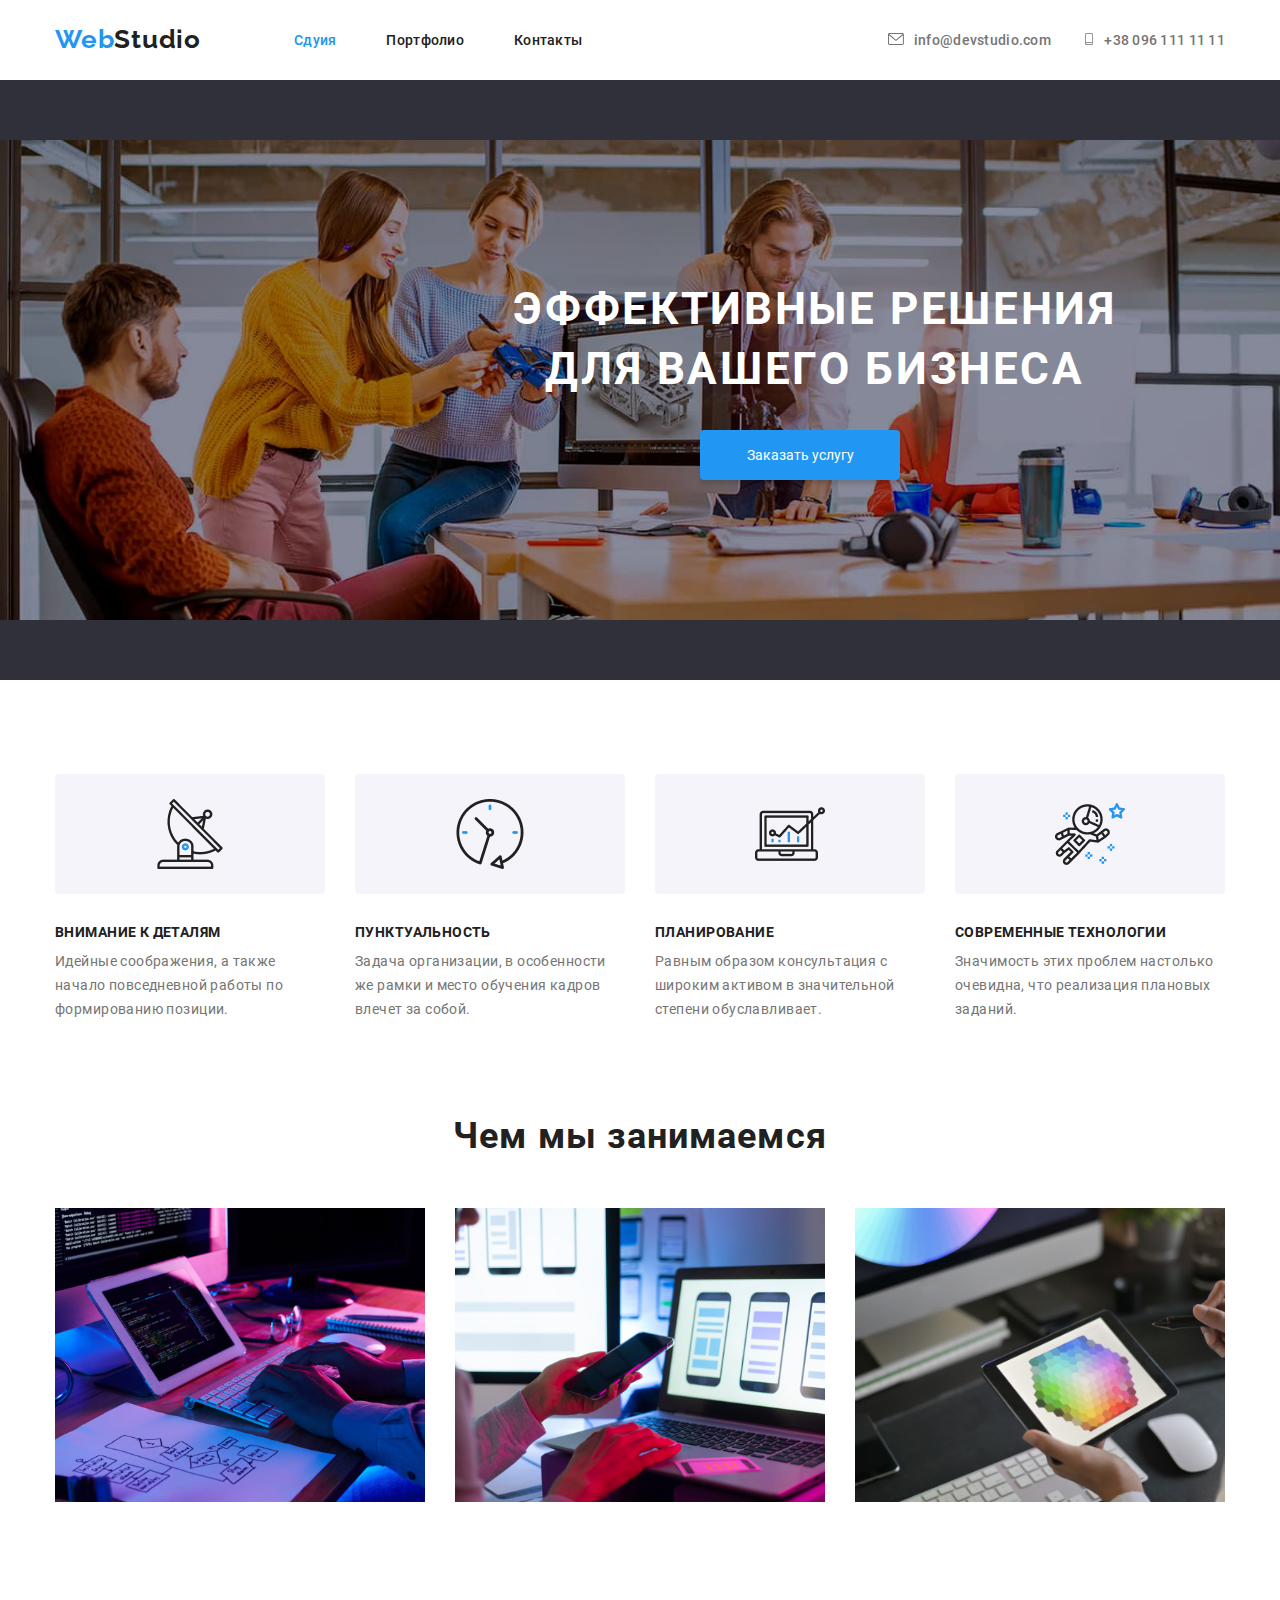
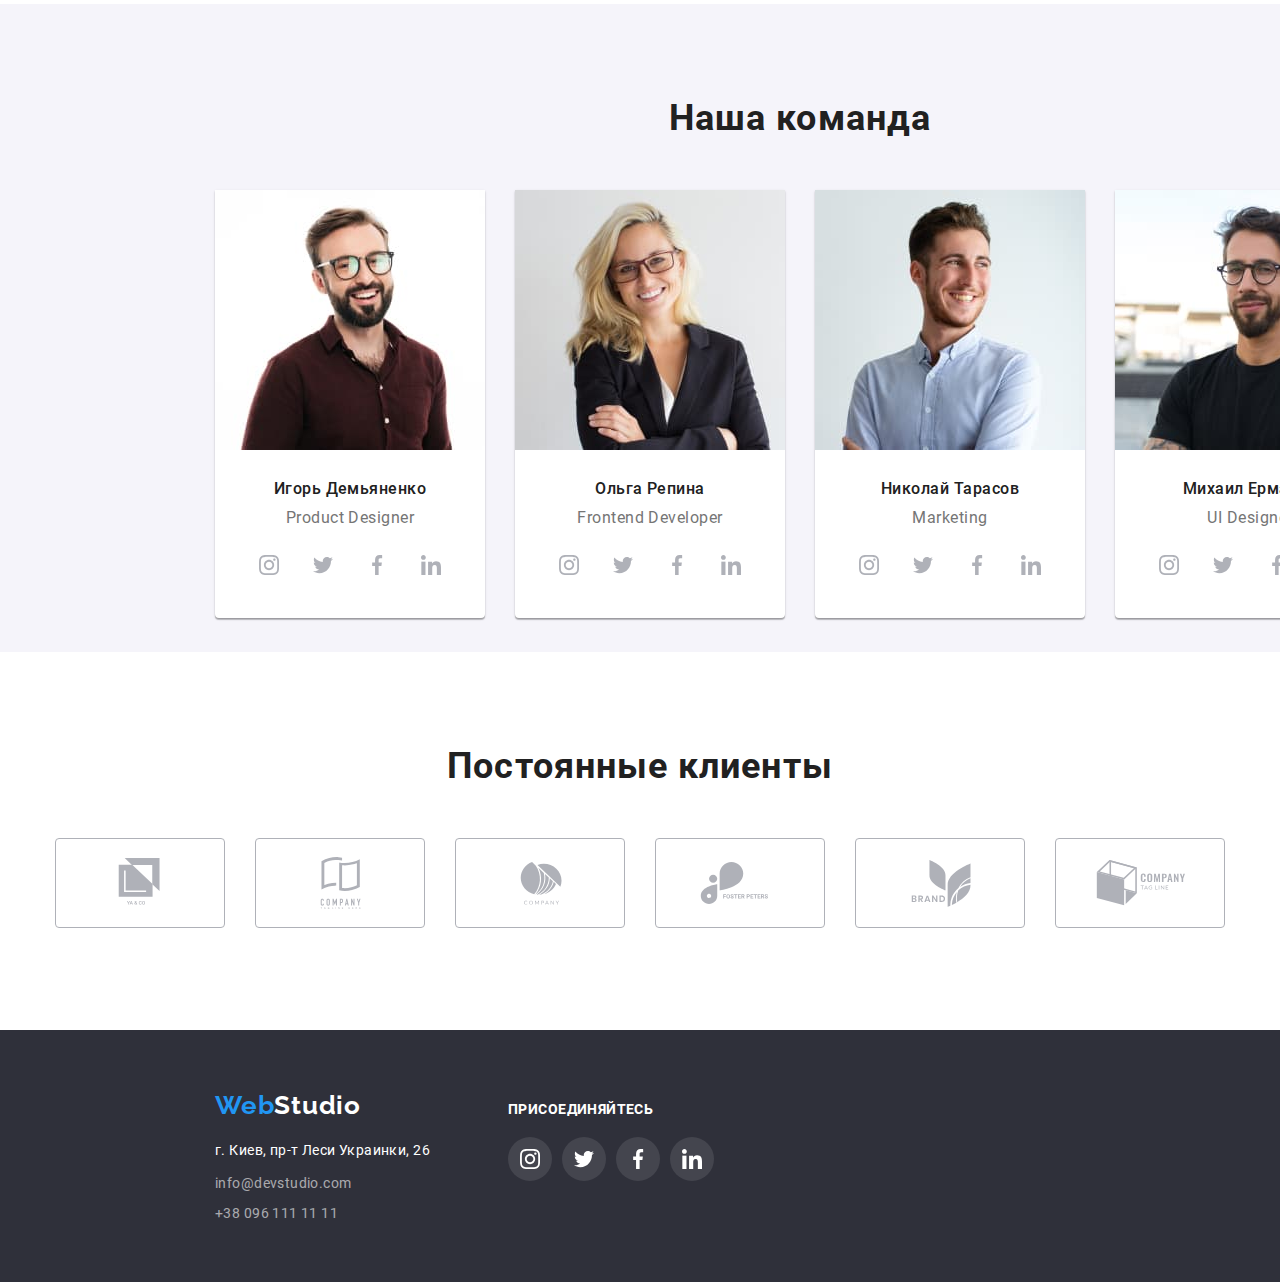
==== commit d2478ddd: "completion of work" ====
--- a/index.html
+++ b/index.html
@@ -22,8 +22,14 @@
                     <li class="menu-item"><a href="#contacts" class="link">Контакты</a></li>
                 </ul>
                 <div class="cotacts-nav">
-                    <a href="mailto:info@devstudio.com" class="link">info@devstudio.com</a>
-                    <a href="tel:+380961111111" class="link">+38 096 111 11 11</a>
+                    <a class="cotacts-nav-link link" href="mailto:info@devstudio.com">
+                        <svg class="contacts-emil-svg">
+                            <use href="./images/sprite.svg#icon-email"></use>
+                        </svg>info@devstudio.com</a>
+                    <a class="cotacts-nav-link link" href="tel:+380961111111">
+                        <svg class="contacts-phone-svg">
+                            <use href="./images/sprite.svg#icon-smartphone"></use>
+                        </svg>+38 096 111 11 11</a>
                 </div>
             </nav>
         </div>
@@ -262,8 +268,10 @@
     <!--cellar-->
     <footer class="cellar">
         <div class="container-footer">
+            <div class="container-footer-pocion">
             <div class="logo-cellar"><a href="index.html" class="link"><span class="footer-logo">Web</span><span
-                        class="footer-logo-second">Studio</span></a></div>
+                        class="footer-logo-second">Studio</span></a>
+            </div>
             <div class="container-contacts">
                 <address id="contacts">
                     <div class="container-address">
@@ -275,6 +283,8 @@
                     </div>
                 </address>
             </div>
+            </div>       
+        <div class="social-cellar-icon">
             <b class="footer-social">присоединяйтесь</b>
             <ul class="features-section social-icon">
                 <li class="social-icon-item"><a class="social-icon-link" href="https://www.instagram.com/" target="blank"
@@ -301,8 +311,9 @@
                             <use href="./images/sprite.svg#icon-linc"></use>
                         </svg>
                 </a></li>
-            </ul>
-        </div>  
+                </ul>
+            </div>
+        </div>
     </footer>
 </body>   
 </html>--- a/css/styles.css
+++ b/css/styles.css
@@ -140,6 +140,30 @@
   align-items: center;
 }
 
+.contacts-emil-svg {
+  width: 16px;
+  height: 12px;
+  fill: var(--main-text-cl);
+  margin-right: 10px;
+}
+
+.contacts-phone-svg {
+  width: 10px;
+  height: 12px;
+  fill: var(--main-text-cl);
+  margin-right: 10px;
+}
+
+.cotacts-nav-link:hover .contacts-emil-svg,
+.cotacts-nav-link:focus .contacts-emil-svg {
+  fill: var(--link-text-cl);
+}
+
+.cotacts-nav-link:hover .contacts-phone-svg,
+.cotacts-nav-link:focus .contacts-phone-svg {
+  fill: var(--link-text-cl);
+}
+
 .cotacts-nav {
   color: var(--main-text-cl);
 
@@ -194,7 +218,7 @@
   margin-left: auto;
   margin-right: auto; */
 
-  background-image: url(../imges/application-team.jpg);
+  background-image: url(../images/application-team.jpg);
   background-position: center;
   background-repeat: no-repeat;
   object-fit: cover;
@@ -403,7 +427,7 @@
   height: 120px;
   background-position: center;
   background-repeat: no-repeat;
-  background-image: url(../imges/icon-one.png);
+  background-image: url(../images/img-one.png);
   margin-bottom: 30px;
   /* background-color: var(--second-fon);
   border-radius: 4px; */
@@ -416,7 +440,7 @@
   height: 120px;
   background-position: center;
   background-repeat: no-repeat;
-  background-image: url(../imges/icon-two.png);
+  background-image: url(../images/img-two.png);
   margin-bottom: 30px;
   /* background-color: var(--second-fon);
   border-radius: 4px; */
@@ -429,7 +453,7 @@
   height: 120px;
   background-position: center;
   background-repeat: no-repeat;
-  background-image: url(../imges/icon-three.png);
+  background-image: url(../images/img-three.png);
   margin-bottom: 30px;
   /* background-color: var(--second-fon);
   border-radius: 4px; */
@@ -442,7 +466,7 @@
   height: 120px;
   background-position: center;
   background-repeat: no-repeat;
-  background-image: url(../imges/icone-fore.png);
+  background-image: url(../images/img-fore.png);
   margin-bottom: 30px;
   /* background-color: var(--second-fon);
   border-radius: 4px; */
@@ -628,8 +652,6 @@
   padding-left: 0;
 }
 
-.partners-icon-item {
-}
 .partners-icon-svg {
   width: 170px;
   height: 90px;
@@ -648,12 +670,13 @@
 }
 
 .partners-icon-item:not(:last-child) {
-  margin-right: 10px;
+  margin-right: 30px;
 }
 
 .partners-icon-link:hover .partners-icon-svg,
 .partners-icon-link:focus .partners-icon-svg {
   fill: var(--link-text-cl);
+  border: 1px solid var(--link-text-cl);
 }
 
 .partners-icon-link:hover,
@@ -672,9 +695,13 @@
   margin: 0 auto;
   padding-left: 215px;
 }
-
-.container-contacts {
+.container-footer .container-contacts {
   flex-wrap: wrap-reverse;
+}
+
+.cellar .container-footer {
+  display: flex;
+  align-items: baseline;
 }
 
 .footer-logo {
@@ -691,6 +718,7 @@
   padding-top: 60px;
   padding-right: 0;
   padding-left: 0;
+  margin-right: 147px;
 }
 
 .footer-logo-second {
@@ -711,6 +739,10 @@
   height: 21px;
 }
 
+.container-address a:not(:last-child) {
+  margin-bottom: 9px;
+}
+
 .footer-map {
   font-family: Roboto;
   font-size: 14px;
@@ -719,11 +751,11 @@
   color: var(--wight-text);
   font-style: normal;
   font-weight: normal;
-  padding-bottom: 9px;
+  /* margin-bottom: 9px; */
 }
 
 .connetion {
-  padding-bottom: 9px;
+  /* margin-bottom: 9px; */
   font-family: Roboto;
   font-style: normal;
   font-size: 14px;
@@ -742,4 +774,25 @@
   letter-spacing: 0.03em;
   text-transform: uppercase;
   color: var(--wight-text);
-}
+
+  display: block;
+  margin-bottom: 20px;
+}
+
+.social-cellar-icon .social-icon-link {
+  background-color: rgba(255, 255, 255, 0.1);
+}
+
+.social-cellar-icon .social-icon-svg {
+  fill: var(--wight-text);
+}
+
+.social-icon-link:hover,
+.social-icon-link:focus {
+  background-color: var(--link-text-cl);
+}
+
+.social-cellar-icon .social-icon {
+  padding: 0;
+  margin: 0;
+}
